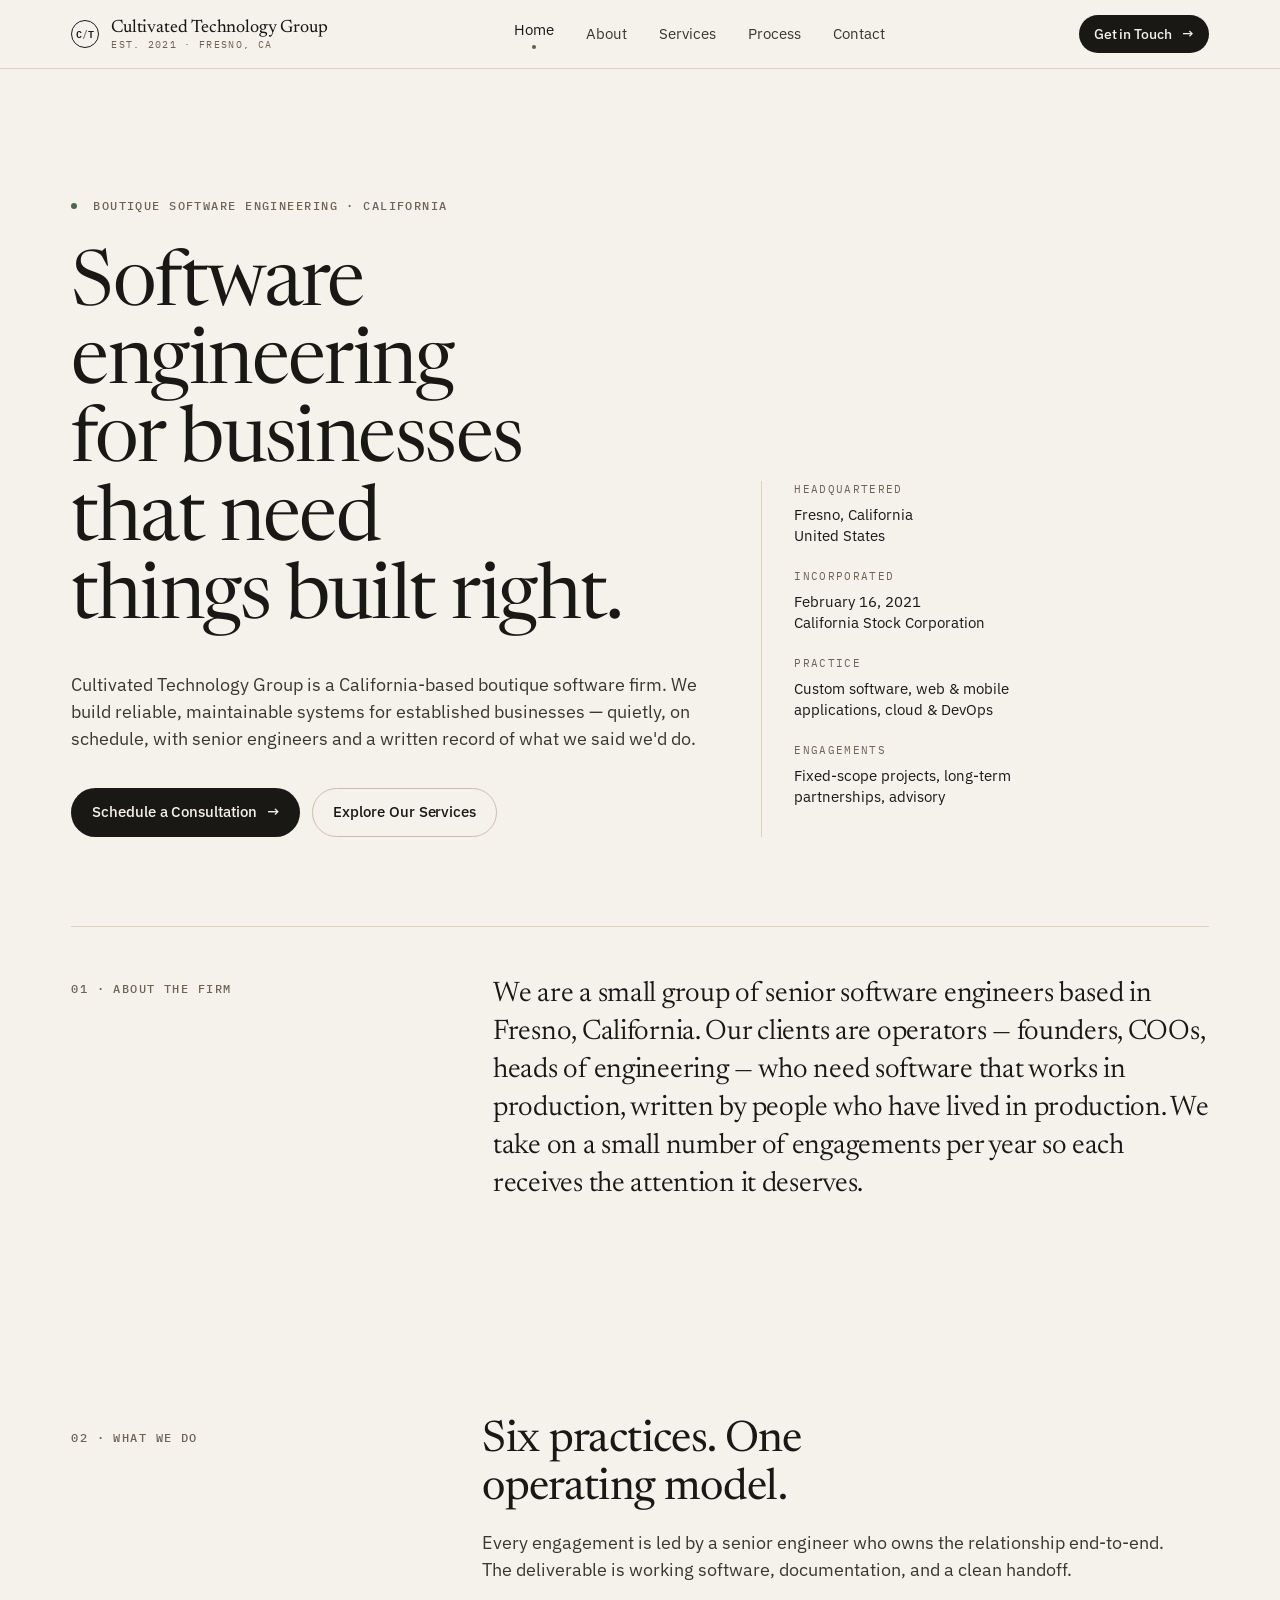
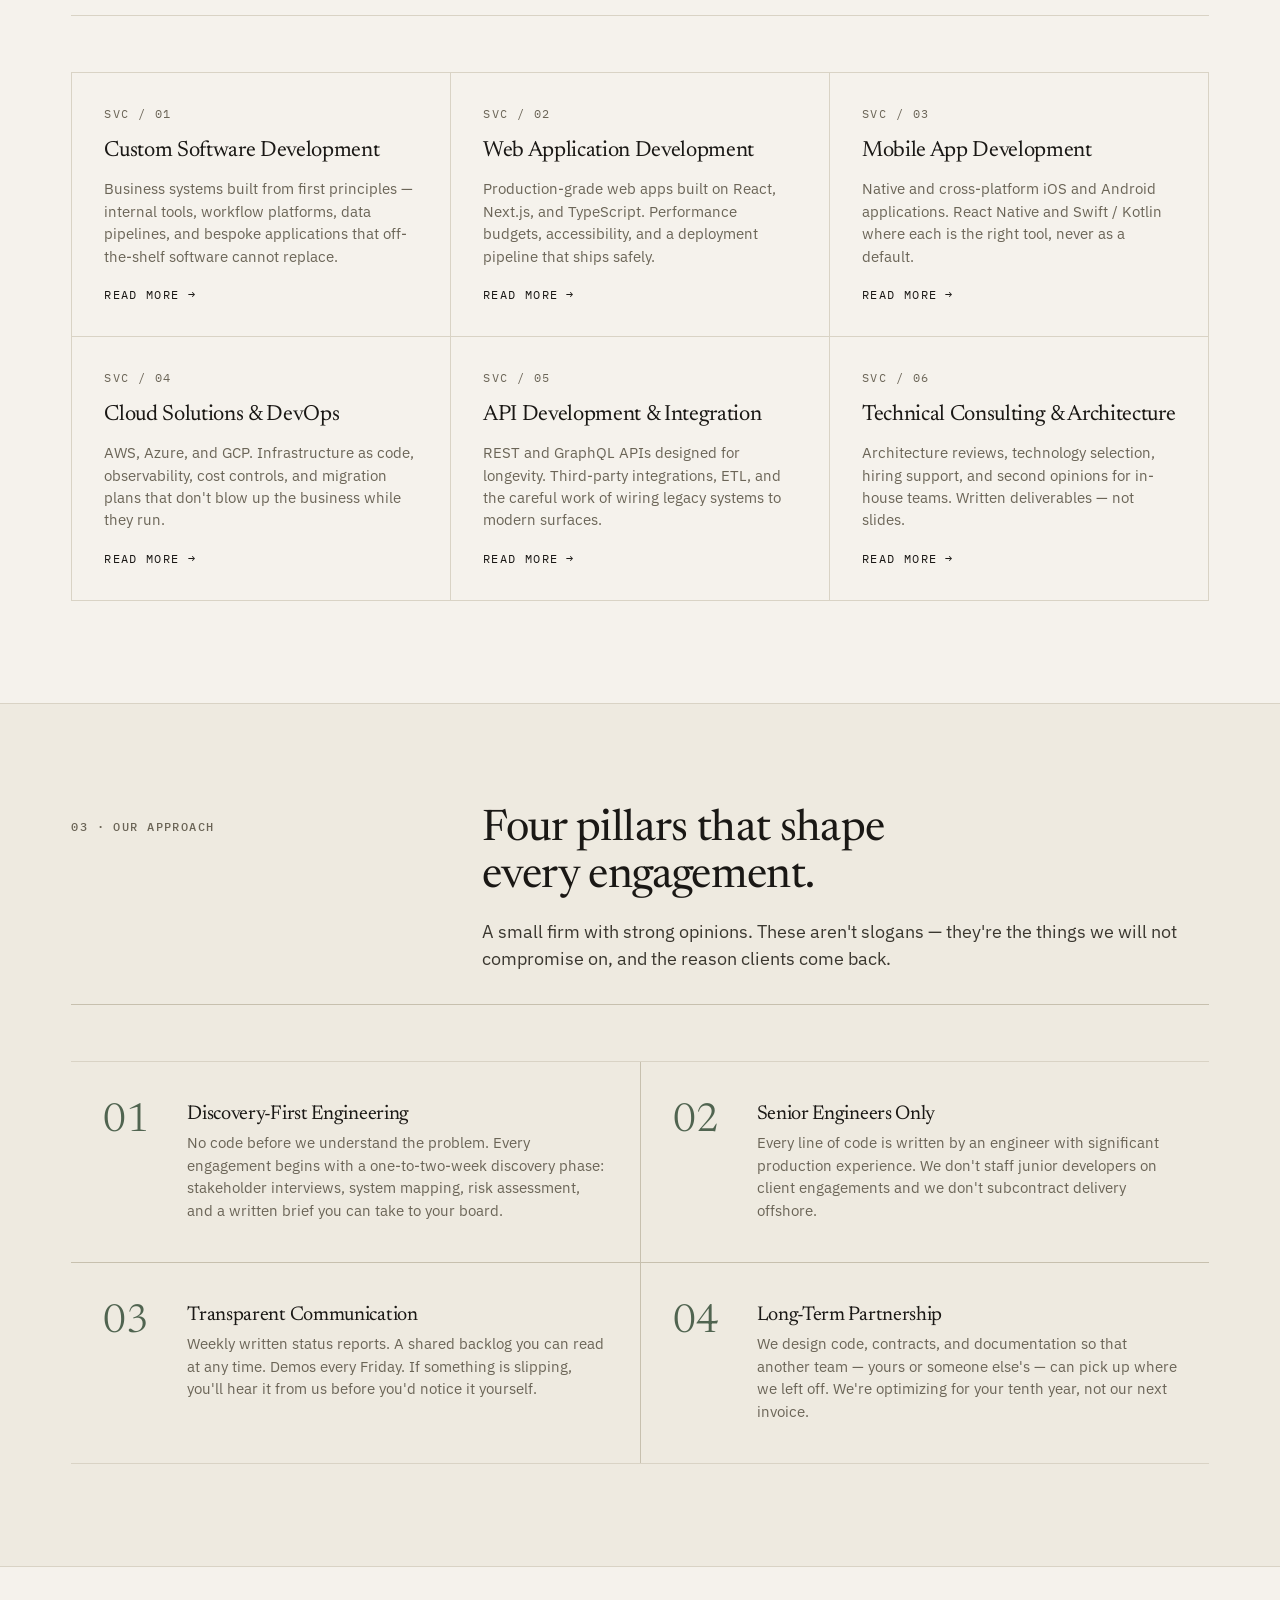
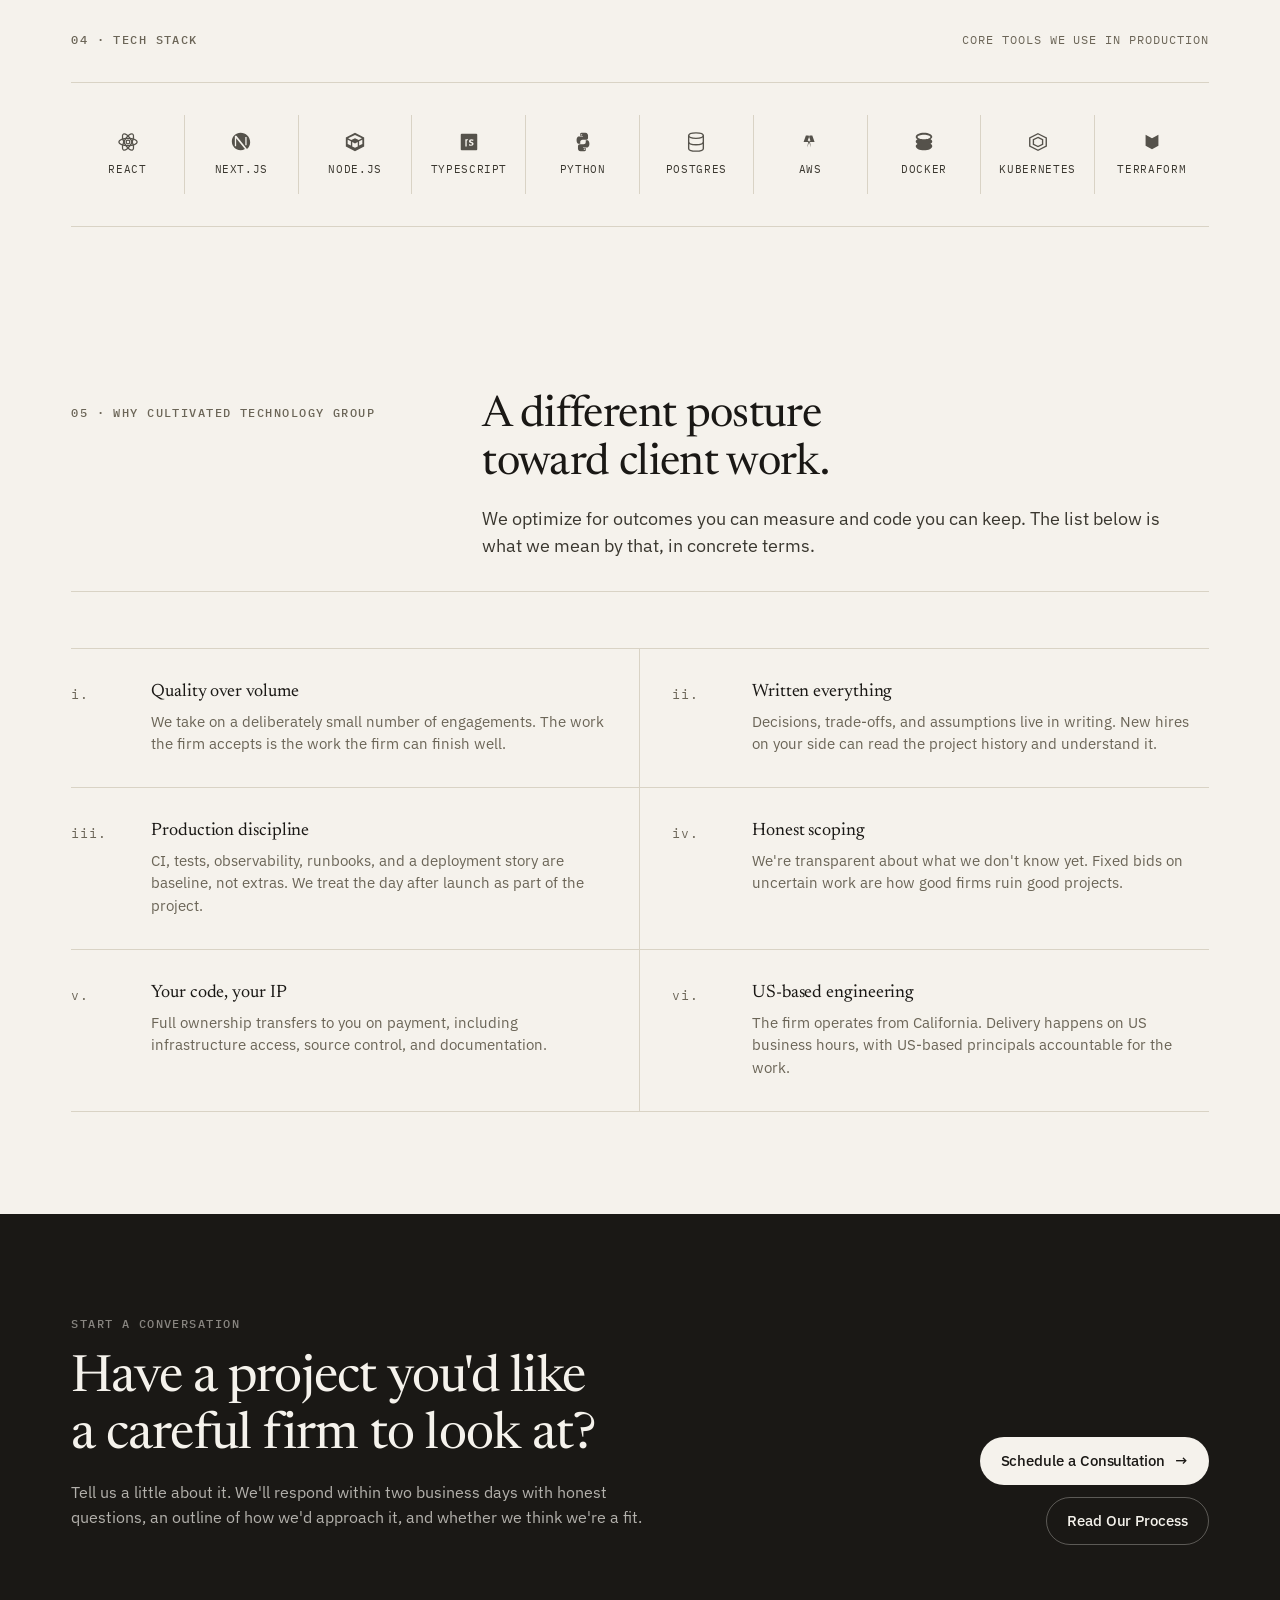
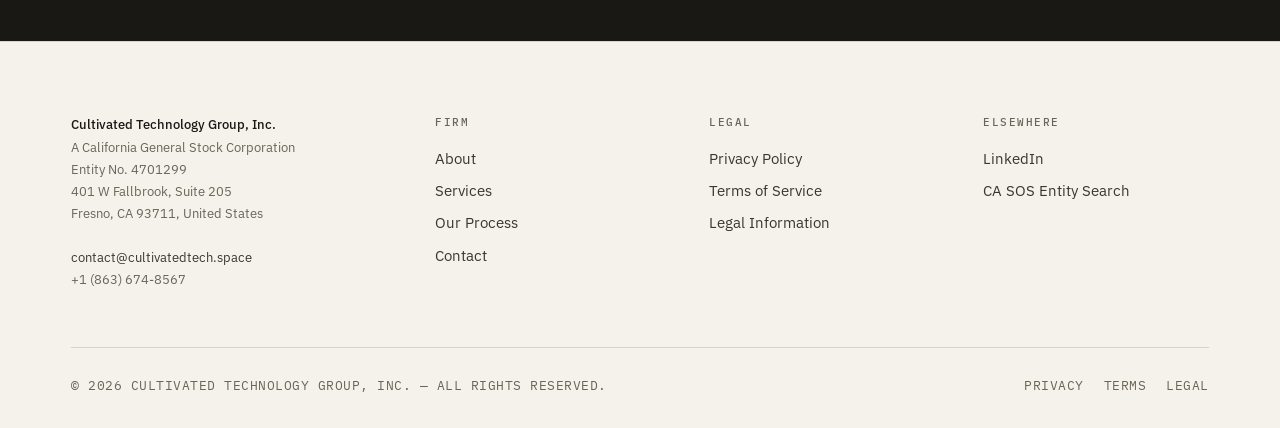
==== index.html @ 90f08009 "Initial: Cultivated Technology Group static site" ====
<!doctype html>
<html lang="en">
<head>
<meta charset="utf-8" />
<meta name="viewport" content="width=device-width,initial-scale=1" />
<title>Cultivated Technology Group — Software Engineering for Businesses That Need Things Built Right</title>
<meta name="description" content="Cultivated Technology Group is a California-based boutique software firm building reliable, maintainable web, mobile, cloud, and API systems for established businesses." />
<meta property="og:title" content="Cultivated Technology Group, Inc." />
<meta property="og:description" content="Boutique software engineering firm. Fresno, California. Built for businesses that need things built right." />
<meta property="og:type" content="website" />

<link rel="preconnect" href="https://fonts.googleapis.com" />
<link rel="preconnect" href="https://fonts.gstatic.com" crossorigin />
<link href="https://fonts.googleapis.com/css2?family=Newsreader:opsz,wght@6..72,300;6..72,360;6..72,400;6..72,440;6..72,500&family=IBM+Plex+Sans:wght@400;500;600&family=IBM+Plex+Mono:wght@400;500&display=swap" rel="stylesheet" />
<link rel="stylesheet" href="styles.css" />
</head>
<body data-screen-label="Home">

<!-- ─────────────── HEADER ─────────────── -->
<header class="site-header">
  <div class="wrap">
    <a class="brand" href="index.html" aria-label="Cultivated Technology Group home">
      <span class="brand-mark">C<span style="opacity:.55">/</span>T</span>
      <span class="brand-name">Cultivated Technology Group<small>Est. 2021 · Fresno, CA</small></span>
    </a>
    <nav class="nav" aria-label="Primary">
      <a href="index.html" class="active">Home</a>
      <a href="about.html">About</a>
      <a href="services.html">Services</a>
      <a href="process.html">Process</a>
      <a href="contact.html">Contact</a>
    </nav>
    <a class="btn btn-primary btn-sm nav-cta" href="contact.html">Get in Touch <span class="arrow">→</span></a>
  </div>
</header>

<!-- ─────────────── HERO ─────────────── -->
<section class="hero">
  <div class="wrap">
    <div class="hero-meta fade-up">
      <span class="dot"></span>
      <span class="eyebrow">Boutique Software Engineering · California</span>
    </div>

    <div class="hero-grid">
      <div class="fade-up d1">
        <h1 class="display">Software engineering<br />for businesses that need<br />things built right.</h1>
        <p class="lead" style="margin-top:32px;">
          Cultivated Technology Group is a California-based boutique software firm.
          We build reliable, maintainable systems for established businesses —
          quietly, on schedule, with senior engineers and a written record of what we said we'd do.
        </p>
        <div class="hero-ctas">
          <a class="btn btn-primary" href="contact.html">Schedule a Consultation <span class="arrow">→</span></a>
          <a class="btn btn-secondary" href="services.html">Explore Our Services</a>
        </div>
      </div>

      <aside class="hero-side fade-up d2" aria-label="Firm at a glance">
        <dl>
          <dt>Headquartered</dt>
          <dd>Fresno, California<br />United States</dd>
          <dt>Incorporated</dt>
          <dd>February 16, 2021<br />California Stock Corporation</dd>
          <dt>Practice</dt>
          <dd>Custom software, web &amp; mobile<br />applications, cloud &amp; DevOps</dd>
          <dt>Engagements</dt>
          <dd>Fixed-scope projects, long-term<br />partnerships, advisory</dd>
        </dl>
      </aside>
    </div>
  </div>
</section>

<!-- ─────────────── INTRO ─────────────── -->
<section class="tight" style="padding-top:0;">
  <div class="wrap">
    <div style="display:grid; grid-template-columns: 1fr 2fr; gap:64px; padding:48px 0; border-top:1px solid var(--rule);">
      <div>
        <span class="eyebrow">01 · About the Firm</span>
      </div>
      <div>
        <p style="font-family:var(--serif); font-size:clamp(22px, 2.2vw, 30px); font-weight:380; line-height:1.35; color:var(--ink); letter-spacing:-0.01em; margin:0; text-wrap:pretty;">
          We are a small group of senior software engineers based in Fresno, California.
          Our clients are operators — founders, COOs, heads of engineering — who need software
          that works in production, written by people who have lived in production. We take on
          a small number of engagements per year so each receives the attention it deserves.
        </p>
      </div>
    </div>
  </div>
</section>

<!-- ─────────────── SERVICES OVERVIEW ─────────────── -->
<section>
  <div class="wrap">
    <div class="section-head">
      <div class="col-meta">
        <span class="eyebrow">02 · What We Do</span>
      </div>
      <div>
        <h2>Six practices. One operating model.</h2>
        <p class="lead">Every engagement is led by a senior engineer who owns the relationship end-to-end. The deliverable is working software, documentation, and a clean handoff.</p>
      </div>
    </div>

    <div class="cards">
      <a class="card linked" href="services.html#custom">
        <span class="num">SVC / 01</span>
        <h3>Custom Software Development</h3>
        <p>Business systems built from first principles — internal tools, workflow platforms, data pipelines, and bespoke applications that off-the-shelf software cannot replace.</p>
        <span class="card-cta">Read more <span class="arrow">→</span></span>
      </a>
      <a class="card linked" href="services.html#web">
        <span class="num">SVC / 02</span>
        <h3>Web Application Development</h3>
        <p>Production-grade web apps built on React, Next.js, and TypeScript. Performance budgets, accessibility, and a deployment pipeline that ships safely.</p>
        <span class="card-cta">Read more <span class="arrow">→</span></span>
      </a>
      <a class="card linked" href="services.html#mobile">
        <span class="num">SVC / 03</span>
        <h3>Mobile App Development</h3>
        <p>Native and cross-platform iOS and Android applications. React Native and Swift / Kotlin where each is the right tool, never as a default.</p>
        <span class="card-cta">Read more <span class="arrow">→</span></span>
      </a>
      <a class="card linked" href="services.html#cloud">
        <span class="num">SVC / 04</span>
        <h3>Cloud Solutions &amp; DevOps</h3>
        <p>AWS, Azure, and GCP. Infrastructure as code, observability, cost controls, and migration plans that don't blow up the business while they run.</p>
        <span class="card-cta">Read more <span class="arrow">→</span></span>
      </a>
      <a class="card linked" href="services.html#api">
        <span class="num">SVC / 05</span>
        <h3>API Development &amp; Integration</h3>
        <p>REST and GraphQL APIs designed for longevity. Third-party integrations, ETL, and the careful work of wiring legacy systems to modern surfaces.</p>
        <span class="card-cta">Read more <span class="arrow">→</span></span>
      </a>
      <a class="card linked" href="services.html#consulting">
        <span class="num">SVC / 06</span>
        <h3>Technical Consulting &amp; Architecture</h3>
        <p>Architecture reviews, technology selection, hiring support, and second opinions for in-house teams. Written deliverables — not slides.</p>
        <span class="card-cta">Read more <span class="arrow">→</span></span>
      </a>
    </div>
  </div>
</section>

<!-- ─────────────── APPROACH ─────────────── -->
<section style="background: var(--bg-2); border-top: 1px solid var(--rule); border-bottom: 1px solid var(--rule);">
  <div class="wrap">
    <div class="section-head" style="border-bottom-color: var(--rule-2);">
      <div class="col-meta"><span class="eyebrow">03 · Our Approach</span></div>
      <div>
        <h2>Four pillars that shape every engagement.</h2>
        <p class="lead">A small firm with strong opinions. These aren't slogans — they're the things we will not compromise on, and the reason clients come back.</p>
      </div>
    </div>

    <div class="pillars" style="background: var(--rule-2);">
      <div class="pillar" style="background: var(--bg-2);">
        <div class="pillar-num">01</div>
        <div>
          <h3>Discovery-First Engineering</h3>
          <p>No code before we understand the problem. Every engagement begins with a one-to-two-week discovery phase: stakeholder interviews, system mapping, risk assessment, and a written brief you can take to your board.</p>
        </div>
      </div>
      <div class="pillar" style="background: var(--bg-2);">
        <div class="pillar-num">02</div>
        <div>
          <h3>Senior Engineers Only</h3>
          <p>Every line of code is written by an engineer with significant production experience. We don't staff junior developers on client engagements and we don't subcontract delivery offshore.</p>
        </div>
      </div>
      <div class="pillar" style="background: var(--bg-2);">
        <div class="pillar-num">03</div>
        <div>
          <h3>Transparent Communication</h3>
          <p>Weekly written status reports. A shared backlog you can read at any time. Demos every Friday. If something is slipping, you'll hear it from us before you'd notice it yourself.</p>
        </div>
      </div>
      <div class="pillar" style="background: var(--bg-2);">
        <div class="pillar-num">04</div>
        <div>
          <h3>Long-Term Partnership</h3>
          <p>We design code, contracts, and documentation so that another team — yours or someone else's — can pick up where we left off. We're optimizing for your tenth year, not our next invoice.</p>
        </div>
      </div>
    </div>
  </div>
</section>

<!-- ─────────────── TECH STACK ─────────────── -->
<section class="tight">
  <div class="wrap">
    <div style="display:flex; justify-content:space-between; align-items:baseline; margin-bottom:32px; flex-wrap:wrap; gap:16px;">
      <span class="eyebrow">04 · Tech Stack</span>
      <span class="mono" style="font-size:12px; color:var(--ink-3); letter-spacing:0.08em;">CORE TOOLS WE USE IN PRODUCTION</span>
    </div>

    <div class="stack-strip">
      <div class="stack-item"><svg width="22" height="22" viewBox="0 0 24 24" fill="none" stroke="currentColor" stroke-width="1.4"><circle cx="12" cy="12" r="2"/><ellipse cx="12" cy="12" rx="10" ry="4"/><ellipse cx="12" cy="12" rx="10" ry="4" transform="rotate(60 12 12)"/><ellipse cx="12" cy="12" rx="10" ry="4" transform="rotate(120 12 12)"/></svg>React</div>
      <div class="stack-item"><svg width="22" height="22" viewBox="0 0 24 24" fill="currentColor"><path d="M11.5 2C6.25 2 2 6.25 2 11.5S6.25 21 11.5 21c1.75 0 3.4-.47 4.8-1.3L6.7 7.9v8.6H5.3V5.3h1.7l11.5 14.4c2.2-1.7 3.5-4.4 3.5-7.4C22 6.4 17.3 2 11.5 2zm5.2 4.6h1.4v9h-1.4v-9z"/></svg>Next.js</div>
      <div class="stack-item"><svg width="22" height="22" viewBox="0 0 24 24" fill="currentColor"><path d="M12 2L2 7v10l10 5 10-5V7L12 2zm0 2.3l7.5 3.7-3.4 1.7L12 8 7.9 9.7 4.5 8 12 4.3zM4 9.6l3.5 1.7v4.6L4 14.2V9.6zm5 2.4l3 1.5 3-1.5v4.8l-3 1.5-3-1.5V12zm11 2.2l-3.5 1.7v-4.6L20 9.6v4.6z"/></svg>Node.js</div>
      <div class="stack-item"><svg width="22" height="22" viewBox="0 0 24 24" fill="currentColor"><rect x="3" y="3" width="18" height="18" rx="1"/><path d="M11 9h-3v8h1.5v-6.5L11 9.6zm6 .5c-.8-.4-1.7-.6-2.6-.5-1.4.1-2.4 1-2.4 2.1 0 1 .6 1.6 2 2.1 1 .4 1.3.6 1.3 1 0 .4-.4.7-1.1.7-.8 0-1.6-.3-2.2-.8v1.6c.7.3 1.5.5 2.3.5 1.7 0 2.7-.9 2.7-2.2 0-1-.6-1.7-1.9-2.1-1-.4-1.3-.6-1.3-1 0-.3.3-.6.9-.6.6 0 1.2.2 1.7.5l.6-1.3z" fill="var(--bg)"/></svg>TypeScript</div>
      <div class="stack-item"><svg width="22" height="22" viewBox="0 0 24 24" fill="currentColor"><path d="M12 2c-2.5 0-3 .5-3 .5v3h3v.5H7s-2 .5-2 4 2 4 2 4h2v-2c0-1.5 1-2.5 2.5-2.5h4c1 0 2-1 2-2v-3s-.5-2.5-3-2.5h-2.5zm-1.5 1.5a.7.7 0 110 1.4.7.7 0 010-1.4z"/><path d="M12 22c2.5 0 3-.5 3-.5v-3h-3v-.5h5s2-.5 2-4-2-4-2-4h-2v2c0 1.5-1 2.5-2.5 2.5h-4c-1 0-2 1-2 2v3s.5 2.5 3 2.5h2.5zm1.5-1.5a.7.7 0 110-1.4.7.7 0 010 1.4z"/></svg>Python</div>
      <div class="stack-item"><svg width="22" height="22" viewBox="0 0 24 24" fill="none" stroke="currentColor" stroke-width="1.5"><ellipse cx="12" cy="5" rx="8" ry="3"/><path d="M4 5v7c0 1.7 3.6 3 8 3s8-1.3 8-3V5"/><path d="M4 12v7c0 1.7 3.6 3 8 3s8-1.3 8-3v-7"/></svg>Postgres</div>
      <div class="stack-item"><svg width="22" height="22" viewBox="0 0 24 24" fill="currentColor"><path d="M5 12l2.5-7h4l-2 5.5h2L9 18l1-6H7.5L5 12zm12 0l-2.5-7h-4l2 5.5h-2L13 18l-1-6h2.5L17 12z"/></svg>AWS</div>
      <div class="stack-item"><svg width="22" height="22" viewBox="0 0 24 24" fill="currentColor"><path d="M12 2C7 2 3 4 3 6.5c0 1 .7 1.9 1.9 2.6C3.7 9.7 3 10.6 3 11.5c0 1 .7 1.9 1.9 2.6C3.7 14.7 3 15.6 3 16.5 3 19 7 21 12 21s9-2 9-4.5c0-1-.7-1.8-1.9-2.5 1.2-.7 1.9-1.6 1.9-2.6 0-1-.7-1.8-1.9-2.5 1.2-.7 1.9-1.6 1.9-2.6C21 4 17 2 12 2zm0 2c4 0 7 1.2 7 2.5S16 9 12 9 5 7.8 5 6.5 8 4 12 4z"/></svg>Docker</div>
      <div class="stack-item"><svg width="22" height="22" viewBox="0 0 24 24" fill="none" stroke="currentColor" stroke-width="1.5"><polygon points="12,3 21,7.5 21,16.5 12,21 3,16.5 3,7.5"/><polygon points="12,7 17,9.5 17,14.5 12,17 7,14.5 7,9.5"/></svg>Kubernetes</div>
      <div class="stack-item"><svg width="22" height="22" viewBox="0 0 24 24" fill="currentColor"><path d="M5 4l7 4v12l-7-4V4zm14 0l-7 4v12l7-4V4z"/></svg>Terraform</div>
    </div>
  </div>
</section>

<!-- ─────────────── WHY CTG ─────────────── -->
<section>
  <div class="wrap">
    <div class="section-head">
      <div class="col-meta"><span class="eyebrow">05 · Why Cultivated Technology Group</span></div>
      <div>
        <h2>A different posture toward client work.</h2>
        <p class="lead">We optimize for outcomes you can measure and code you can keep. The list below is what we mean by that, in concrete terms.</p>
      </div>
    </div>

    <div class="values">
      <div class="val">
        <div class="v-num">i.</div>
        <div>
          <h4>Quality over volume</h4>
          <p>We take on a deliberately small number of engagements. The work the firm accepts is the work the firm can finish well.</p>
        </div>
      </div>
      <div class="val">
        <div class="v-num">ii.</div>
        <div>
          <h4>Written everything</h4>
          <p>Decisions, trade-offs, and assumptions live in writing. New hires on your side can read the project history and understand it.</p>
        </div>
      </div>
      <div class="val">
        <div class="v-num">iii.</div>
        <div>
          <h4>Production discipline</h4>
          <p>CI, tests, observability, runbooks, and a deployment story are baseline, not extras. We treat the day after launch as part of the project.</p>
        </div>
      </div>
      <div class="val">
        <div class="v-num">iv.</div>
        <div>
          <h4>Honest scoping</h4>
          <p>We're transparent about what we don't know yet. Fixed bids on uncertain work are how good firms ruin good projects.</p>
        </div>
      </div>
      <div class="val">
        <div class="v-num">v.</div>
        <div>
          <h4>Your code, your IP</h4>
          <p>Full ownership transfers to you on payment, including infrastructure access, source control, and documentation.</p>
        </div>
      </div>
      <div class="val">
        <div class="v-num">vi.</div>
        <div>
          <h4>US-based engineering</h4>
          <p>The firm operates from California. Delivery happens on US business hours, with US-based principals accountable for the work.</p>
        </div>
      </div>
    </div>
  </div>
</section>

<!-- ─────────────── CTA BAND ─────────────── -->
<section class="cta-band">
  <div class="wrap">
    <div class="cta-band-grid">
      <div>
        <span class="eyebrow">Start a Conversation</span>
        <h2 style="margin-top:16px; font-size:clamp(32px, 4vw, 52px);">Have a project you'd like a careful firm to look at?</h2>
        <p style="max-width:60ch; margin-top:16px;">Tell us a little about it. We'll respond within two business days with honest questions, an outline of how we'd approach it, and whether we think we're a fit.</p>
      </div>
      <div class="ctas">
        <a class="btn btn-primary" href="contact.html">Schedule a Consultation <span class="arrow">→</span></a>
        <a class="btn btn-secondary" href="process.html">Read Our Process</a>
      </div>
    </div>
  </div>
</section>

<!-- ─────────────── FOOTER ─────────────── -->
<footer class="site-footer">
  <div class="wrap">
    <div class="footer-top">
      <div class="footer-col footer-legal-block">
        <strong>Cultivated Technology Group, Inc.</strong><br />
        A California General Stock Corporation<br />
        Entity No. 4701299<br />
        401 W Fallbrook, Suite 205<br />
        Fresno, CA 93711, United States<br /><br />
        <a href="mailto:contact@cultivatedtech.space">contact@cultivatedtech.space</a><br />
        +1 (863) 674-8567
      </div>
      <div class="footer-col">
        <h5>Firm</h5>
        <ul>
          <li><a href="about.html">About</a></li>
          <li><a href="services.html">Services</a></li>
          <li><a href="process.html">Our Process</a></li>
          <li><a href="contact.html">Contact</a></li>
        </ul>
      </div>
      <div class="footer-col">
        <h5>Legal</h5>
        <ul>
          <li><a href="privacy.html">Privacy Policy</a></li>
          <li><a href="terms.html">Terms of Service</a></li>
          <li><a href="legal.html">Legal Information</a></li>
        </ul>
      </div>
      <div class="footer-col">
        <h5>Elsewhere</h5>
        <ul>
          <li><a href="#" rel="noopener">LinkedIn</a></li>
          <li><a href="https://bizfileonline.sos.ca.gov/search/business" target="_blank" rel="noopener">CA SOS Entity Search</a></li>
        </ul>
      </div>
    </div>
    <div class="footer-bottom">
      <span>© 2026 CULTIVATED TECHNOLOGY GROUP, INC. — ALL RIGHTS RESERVED.</span>
      <div class="links">
        <a href="privacy.html">PRIVACY</a>
        <a href="terms.html">TERMS</a>
        <a href="legal.html">LEGAL</a>
      </div>
    </div>
  </div>
</footer>

</body>
</html>
---- styles.css ----
/* ──────────────────────────────────────────────────────────────
   Cultivated Technology Group — site styles
   Newsreader (display serif) + IBM Plex Sans (body) + Plex Mono
   ────────────────────────────────────────────────────────────── */

:root {
  --bg: #F5F2EC;
  --bg-2: #EEEAE0;
  --bg-card: #FBF9F4;
  --ink: #1A1815;
  --ink-2: #3A372F;
  --ink-3: #6B6557;
  --ink-4: #A29B8A;
  --rule: #D9D3C5;
  --rule-2: #C7C0AE;
  --accent: oklch(0.48 0.04 145);
  --accent-soft: oklch(0.92 0.02 145);
  --accent-ink: oklch(0.32 0.04 145);

  --serif: "Newsreader", "Source Serif 4", Georgia, serif;
  --sans: "IBM Plex Sans", system-ui, sans-serif;
  --mono: "IBM Plex Mono", ui-monospace, "SF Mono", monospace;

  --max: 1240px;
  --gutter: clamp(20px, 4vw, 56px);
}

* { box-sizing: border-box; }

html, body {
  margin: 0;
  background: var(--bg);
  color: var(--ink);
  font-family: var(--sans);
  font-weight: 400;
  font-size: 16px;
  line-height: 1.55;
  -webkit-font-smoothing: antialiased;
  text-rendering: optimizeLegibility;
}

img { max-width: 100%; display: block; }
a { color: inherit; text-decoration: none; }
button { font: inherit; cursor: pointer; }

/* ─── Typography ─────────────────────────────────────────── */

.display, h1.display {
  font-family: var(--serif);
  font-weight: 380;
  font-style: normal;
  letter-spacing: -0.02em;
  line-height: 1.02;
  font-size: clamp(40px, 6vw, 84px);
  color: var(--ink);
  margin: 0;
  text-wrap: pretty;
}

h1, h2, h3, h4 {
  font-family: var(--serif);
  font-weight: 420;
  letter-spacing: -0.015em;
  color: var(--ink);
  margin: 0;
  text-wrap: balance;
}

h2 { font-size: clamp(28px, 3.4vw, 44px); line-height: 1.1; }
h3 { font-size: clamp(20px, 1.8vw, 26px); line-height: 1.2; }
h4 { font-size: 17px; line-height: 1.3; font-family: var(--sans); font-weight: 500; letter-spacing: -0.005em; }

p { margin: 0 0 1em; color: var(--ink-2); }
p.lead {
  font-size: clamp(18px, 1.4vw, 22px);
  line-height: 1.5;
  color: var(--ink-2);
  max-width: 64ch;
}

.eyebrow {
  font-family: var(--mono);
  font-size: 12px;
  letter-spacing: 0.12em;
  text-transform: uppercase;
  color: var(--ink-3);
  font-weight: 500;
}

.mono { font-family: var(--mono); }

ul, ol { color: var(--ink-2); padding-left: 1.2em; }
li { margin-bottom: 0.4em; }
hr { border: none; border-top: 1px solid var(--rule); margin: 0; }

/* ─── Layout ─────────────────────────────────────────────── */

.wrap {
  max-width: var(--max);
  margin: 0 auto;
  padding: 0 var(--gutter);
}

section { padding: clamp(56px, 8vw, 112px) 0; }
section.tight { padding: clamp(40px, 5vw, 72px) 0; }

.row { display: flex; gap: 24px; }
.grid { display: grid; gap: 24px; }

/* ─── Header ─────────────────────────────────────────────── */

.site-header {
  position: sticky;
  top: 0;
  z-index: 50;
  background: color-mix(in oklab, var(--bg) 88%, transparent);
  backdrop-filter: blur(8px);
  -webkit-backdrop-filter: blur(8px);
  border-bottom: 1px solid var(--rule);
}

.site-header .wrap {
  display: flex;
  align-items: center;
  justify-content: space-between;
  height: 68px;
}

.brand {
  display: flex;
  align-items: center;
  gap: 12px;
  font-family: var(--serif);
  font-weight: 440;
  font-size: 18px;
  letter-spacing: -0.01em;
  color: var(--ink);
}

.brand-mark {
  width: 28px;
  height: 28px;
  display: inline-flex;
  align-items: center;
  justify-content: center;
  border: 1px solid var(--ink);
  border-radius: 50%;
  font-family: var(--mono);
  font-size: 10px;
  font-weight: 600;
  letter-spacing: 0.04em;
  color: var(--ink);
  background: transparent;
}

.brand-name { line-height: 1; }
.brand-name small {
  display: block;
  font-family: var(--mono);
  font-size: 9.5px;
  letter-spacing: 0.14em;
  text-transform: uppercase;
  color: var(--ink-3);
  margin-top: 3px;
  font-weight: 400;
}

.nav {
  display: flex;
  align-items: center;
  gap: 4px;
}
.nav a {
  padding: 8px 14px;
  font-size: 14.5px;
  color: var(--ink-2);
  border-radius: 999px;
  transition: color .15s, background .15s;
}
.nav a:hover { color: var(--ink); background: var(--bg-2); }
.nav a.active { color: var(--ink); }
.nav a.active::after {
  content: "";
  display: block;
  width: 4px; height: 4px;
  background: var(--accent);
  border-radius: 50%;
  margin: 4px auto 0;
}

.nav-cta {
  margin-left: 8px;
}

@media (max-width: 900px) {
  .nav { display: none; }
  .nav-cta { display: inline-flex; }
}

/* ─── Buttons ────────────────────────────────────────────── */

.btn {
  display: inline-flex;
  align-items: center;
  gap: 10px;
  padding: 12px 20px;
  border-radius: 999px;
  font-size: 14.5px;
  font-weight: 500;
  letter-spacing: -0.005em;
  border: 1px solid transparent;
  transition: background .15s, color .15s, border-color .15s, transform .15s;
  white-space: nowrap;
}
.btn .arrow { transition: transform .2s; }
.btn:hover .arrow { transform: translateX(3px); }

.btn-primary {
  background: var(--ink);
  color: var(--bg);
}
.btn-primary:hover { background: #000; }

.btn-secondary {
  background: transparent;
  color: var(--ink);
  border-color: var(--rule-2);
}
.btn-secondary:hover { border-color: var(--ink); }

.btn-ghost {
  background: transparent;
  color: var(--ink);
  padding: 12px 4px;
}
.btn-ghost:hover { color: var(--accent-ink); }

.btn-sm { padding: 8px 14px; font-size: 13.5px; }

/* ─── Hero ───────────────────────────────────────────────── */

.hero {
  padding-top: clamp(72px, 10vw, 140px);
  padding-bottom: clamp(56px, 7vw, 96px);
  position: relative;
  overflow: hidden;
}

.hero-meta {
  display: flex;
  align-items: center;
  gap: 16px;
  margin-bottom: 32px;
  color: var(--ink-3);
}

.hero-meta .dot {
  width: 6px; height: 6px; border-radius: 50%;
  background: var(--accent);
  display: inline-block;
}

.hero-grid {
  display: grid;
  grid-template-columns: 1.4fr 1fr;
  gap: 64px;
  align-items: end;
}

.hero-side {
  border-left: 1px solid var(--rule);
  padding-left: 32px;
  padding-bottom: 8px;
}

.hero-side dl { margin: 0; }
.hero-side dt {
  font-family: var(--mono);
  font-size: 11px;
  letter-spacing: 0.12em;
  text-transform: uppercase;
  color: var(--ink-3);
  margin-bottom: 6px;
}
.hero-side dd {
  margin: 0 0 22px;
  font-size: 15px;
  color: var(--ink);
  line-height: 1.4;
}

.hero-ctas { display: flex; gap: 12px; margin-top: 36px; flex-wrap: wrap; }

@media (max-width: 860px) {
  .hero-grid { grid-template-columns: 1fr; gap: 40px; }
  .hero-side { border-left: none; border-top: 1px solid var(--rule); padding-left: 0; padding-top: 24px; }
}

/* ─── Section utilities ──────────────────────────────────── */

.section-head {
  display: grid;
  grid-template-columns: 1fr 2fr;
  gap: 48px;
  align-items: start;
  margin-bottom: 56px;
  padding-bottom: 32px;
  border-bottom: 1px solid var(--rule);
}
.section-head .col-meta { padding-top: 6px; }
.section-head h2 { max-width: 18ch; }
.section-head p.lead { margin: 16px 0 0; }

@media (max-width: 760px) {
  .section-head { grid-template-columns: 1fr; gap: 16px; margin-bottom: 32px; }
}

/* ─── Cards ──────────────────────────────────────────────── */

.cards {
  display: grid;
  grid-template-columns: repeat(3, 1fr);
  gap: 1px;
  background: var(--rule);
  border: 1px solid var(--rule);
}
.cards.cards-2 { grid-template-columns: repeat(2, 1fr); }
.cards.cards-4 { grid-template-columns: repeat(4, 1fr); }

.card {
  background: var(--bg);
  padding: 32px;
  display: flex;
  flex-direction: column;
  gap: 14px;
  min-height: 220px;
  transition: background .15s;
}
.card.linked:hover { background: var(--bg-card); cursor: pointer; }
.card .num {
  font-family: var(--mono);
  font-size: 12px;
  letter-spacing: 0.12em;
  color: var(--ink-3);
}
.card h3 { font-size: 22px; }
.card p { font-size: 14.5px; line-height: 1.55; margin: 0; color: var(--ink-3); flex: 1; }
.card .card-cta {
  font-family: var(--mono);
  font-size: 11.5px;
  letter-spacing: 0.12em;
  text-transform: uppercase;
  color: var(--ink);
  margin-top: 4px;
  display: inline-flex;
  align-items: center;
  gap: 8px;
}
.card .card-cta .arrow { transition: transform .2s; }
.card.linked:hover .card-cta .arrow { transform: translateX(3px); }

@media (max-width: 900px) {
  .cards { grid-template-columns: repeat(2, 1fr); }
  .cards.cards-4 { grid-template-columns: repeat(2, 1fr); }
}
@media (max-width: 560px) {
  .cards, .cards.cards-2, .cards.cards-4 { grid-template-columns: 1fr; }
}

/* ─── Approach (numbered pillars) ────────────────────────── */

.pillars {
  display: grid;
  grid-template-columns: repeat(2, 1fr);
  gap: 1px;
  background: var(--rule);
  border-top: 1px solid var(--rule);
  border-bottom: 1px solid var(--rule);
}
.pillar {
  background: var(--bg);
  padding: 40px 32px;
  display: grid;
  grid-template-columns: 64px 1fr;
  gap: 20px;
  align-items: start;
}
.pillar .pillar-num {
  font-family: var(--serif);
  font-size: 40px;
  line-height: 1;
  color: var(--accent);
  font-weight: 360;
}
.pillar h3 { font-size: 20px; margin-bottom: 6px; }
.pillar p { margin: 0; color: var(--ink-3); font-size: 14.5px; }

@media (max-width: 720px) { .pillars { grid-template-columns: 1fr; } }

/* ─── Tech stack ─────────────────────────────────────────── */

.stack-strip {
  border-top: 1px solid var(--rule);
  border-bottom: 1px solid var(--rule);
  padding: 32px 0;
  display: grid;
  grid-template-columns: repeat(10, 1fr);
  gap: 0;
}
.stack-item {
  display: flex;
  flex-direction: column;
  align-items: center;
  justify-content: center;
  gap: 8px;
  padding: 16px 8px;
  border-right: 1px solid var(--rule);
  color: var(--ink-2);
  font-family: var(--mono);
  font-size: 11px;
  letter-spacing: 0.06em;
  text-transform: uppercase;
}
.stack-item:last-child { border-right: none; }
.stack-item svg { opacity: 0.85; }
@media (max-width: 900px) {
  .stack-strip { grid-template-columns: repeat(5, 1fr); }
  .stack-item:nth-child(5n) { border-right: none; }
  .stack-item:nth-child(-n+5) { border-bottom: 1px solid var(--rule); }
}
@media (max-width: 500px) {
  .stack-strip { grid-template-columns: repeat(3, 1fr); }
  .stack-item { border-right: 1px solid var(--rule); border-bottom: 1px solid var(--rule); }
}

/* ─── CTA band ───────────────────────────────────────────── */

.cta-band {
  background: var(--ink);
  color: var(--bg);
  padding: clamp(56px, 8vw, 96px) 0;
  position: relative;
  overflow: hidden;
}
.cta-band h2 { color: var(--bg); }
.cta-band p { color: rgba(245, 242, 236, 0.7); }
.cta-band .btn-primary { background: var(--bg); color: var(--ink); }
.cta-band .btn-primary:hover { background: #fff; }
.cta-band .btn-secondary { color: var(--bg); border-color: rgba(245,242,236,0.3); }
.cta-band .btn-secondary:hover { border-color: var(--bg); }
.cta-band .eyebrow { color: rgba(245,242,236,0.5); }

.cta-band-grid {
  display: grid;
  grid-template-columns: 2fr 1fr;
  gap: 48px;
  align-items: end;
}
.cta-band-grid .ctas { display: flex; gap: 12px; flex-wrap: wrap; justify-content: flex-end; }
@media (max-width: 760px) {
  .cta-band-grid { grid-template-columns: 1fr; }
  .cta-band-grid .ctas { justify-content: flex-start; }
}

/* ─── Footer ─────────────────────────────────────────────── */

.site-footer {
  border-top: 1px solid var(--rule);
  padding: 72px 0 32px;
  background: var(--bg);
}
.footer-top {
  display: grid;
  grid-template-columns: 1.4fr 1fr 1fr 1fr;
  gap: 48px;
  padding-bottom: 56px;
  border-bottom: 1px solid var(--rule);
}
.footer-col h5 {
  font-family: var(--mono);
  font-size: 11px;
  letter-spacing: 0.14em;
  text-transform: uppercase;
  color: var(--ink-3);
  margin: 0 0 16px;
  font-weight: 500;
}
.footer-col ul { list-style: none; padding: 0; margin: 0; }
.footer-col li { margin-bottom: 10px; font-size: 14.5px; }
.footer-col a { color: var(--ink-2); }
.footer-col a:hover { color: var(--ink); }

.footer-legal-block {
  font-size: 13px;
  color: var(--ink-3);
  line-height: 1.7;
}
.footer-legal-block strong { color: var(--ink); font-weight: 500; }

.footer-bottom {
  padding-top: 28px;
  display: flex;
  justify-content: space-between;
  align-items: center;
  gap: 24px;
  font-size: 12.5px;
  color: var(--ink-3);
  font-family: var(--mono);
  letter-spacing: 0.04em;
}
.footer-bottom .links { display: flex; gap: 20px; }
.footer-bottom a:hover { color: var(--ink); }

@media (max-width: 860px) {
  .footer-top { grid-template-columns: 1fr 1fr; }
  .footer-bottom { flex-direction: column; align-items: flex-start; }
}
@media (max-width: 520px) {
  .footer-top { grid-template-columns: 1fr; }
}

/* ─── Page-specific: About ───────────────────────────────── */

.bio-grid {
  display: grid;
  grid-template-columns: 1fr 2fr;
  gap: 56px;
  align-items: start;
}
.bio-portrait {
  aspect-ratio: 4 / 5;
  background:
    repeating-linear-gradient(135deg, var(--bg-2) 0 12px, var(--bg-card) 12px 24px);
  border: 1px solid var(--rule);
  display: flex;
  align-items: flex-end;
  padding: 20px;
}
.bio-portrait .meta {
  font-family: var(--mono);
  font-size: 11px;
  letter-spacing: 0.1em;
  text-transform: uppercase;
  color: var(--ink-3);
}
.bio-content h3 { margin-bottom: 4px; }
.bio-content .title {
  font-family: var(--mono);
  font-size: 12px;
  letter-spacing: 0.12em;
  text-transform: uppercase;
  color: var(--accent-ink);
  margin-bottom: 24px;
}
@media (max-width: 760px) {
  .bio-grid { grid-template-columns: 1fr; gap: 32px; }
  .bio-portrait { max-width: 260px; }
}

.mvv {
  display: grid;
  grid-template-columns: repeat(3, 1fr);
  gap: 1px;
  background: var(--rule);
  border: 1px solid var(--rule);
}
.mvv > div {
  background: var(--bg);
  padding: 40px 32px;
}
.mvv h3 {
  font-family: var(--mono);
  font-size: 12px;
  letter-spacing: 0.14em;
  text-transform: uppercase;
  color: var(--ink-3);
  font-weight: 500;
  margin-bottom: 16px;
}
.mvv p {
  font-family: var(--serif);
  font-size: 22px;
  line-height: 1.35;
  font-weight: 360;
  color: var(--ink);
  letter-spacing: -0.01em;
  margin: 0;
}
@media (max-width: 760px) { .mvv { grid-template-columns: 1fr; } }

/* ─── Page-specific: Services detail ─────────────────────── */

.service-detail {
  display: grid;
  grid-template-columns: 1fr 2.2fr;
  gap: 56px;
  padding: 56px 0;
  border-top: 1px solid var(--rule);
}
.service-detail:last-child { border-bottom: 1px solid var(--rule); }
.service-detail .svc-side h3 { font-size: 28px; margin-bottom: 8px; }
.service-detail .svc-side .svc-num {
  font-family: var(--mono);
  font-size: 12px;
  letter-spacing: 0.12em;
  color: var(--ink-3);
  margin-bottom: 16px;
}
.service-detail .svc-body p { font-size: 15.5px; line-height: 1.65; }
.service-detail .svc-body h4 {
  font-family: var(--mono);
  font-size: 11.5px;
  font-weight: 500;
  letter-spacing: 0.12em;
  text-transform: uppercase;
  color: var(--ink-3);
  margin: 28px 0 12px;
}
.service-detail .svc-meta {
  display: grid;
  grid-template-columns: repeat(2, 1fr);
  gap: 1px;
  background: var(--rule);
  border: 1px solid var(--rule);
  margin-top: 28px;
}
.service-detail .svc-meta > div {
  background: var(--bg);
  padding: 18px 20px;
}
.service-detail .svc-meta dt {
  font-family: var(--mono);
  font-size: 10.5px;
  letter-spacing: 0.12em;
  text-transform: uppercase;
  color: var(--ink-3);
  margin-bottom: 6px;
}
.service-detail .svc-meta dd {
  margin: 0;
  font-size: 14px;
  color: var(--ink);
  line-height: 1.45;
}
.service-detail .tags {
  display: flex;
  gap: 6px;
  flex-wrap: wrap;
  margin-top: 4px;
}
.tag {
  font-family: var(--mono);
  font-size: 11px;
  letter-spacing: 0.04em;
  padding: 3px 9px;
  border: 1px solid var(--rule-2);
  border-radius: 999px;
  color: var(--ink-2);
  background: var(--bg-card);
}
@media (max-width: 860px) {
  .service-detail { grid-template-columns: 1fr; gap: 24px; }
}

/* ─── Page-specific: Process ─────────────────────────────── */

.process-steps {
  border-top: 1px solid var(--rule);
}
.process-step {
  display: grid;
  grid-template-columns: 80px 1fr 1.2fr;
  gap: 32px;
  padding: 44px 0;
  border-bottom: 1px solid var(--rule);
  align-items: start;
}
.process-step .ps-num {
  font-family: var(--serif);
  font-size: 56px;
  line-height: 1;
  color: var(--accent);
  font-weight: 360;
}
.process-step h3 { font-size: 26px; margin-bottom: 4px; }
.process-step .ps-time {
  font-family: var(--mono);
  font-size: 11.5px;
  letter-spacing: 0.12em;
  text-transform: uppercase;
  color: var(--ink-3);
  margin-bottom: 12px;
}
.process-step p { font-size: 15px; line-height: 1.6; color: var(--ink-2); }
.process-step ul { margin: 0; padding-left: 1.1em; font-size: 14.5px; }
.process-step li { margin-bottom: 6px; }

@media (max-width: 760px) {
  .process-step { grid-template-columns: 1fr; gap: 12px; }
  .process-step .ps-num { font-size: 40px; }
}

/* ─── Page-specific: Contact ─────────────────────────────── */

.contact-grid {
  display: grid;
  grid-template-columns: 1.4fr 1fr;
  gap: 64px;
  align-items: start;
}
@media (max-width: 860px) { .contact-grid { grid-template-columns: 1fr; gap: 40px; } }

.form-field { display: flex; flex-direction: column; gap: 6px; margin-bottom: 20px; }
.form-field label {
  font-family: var(--mono);
  font-size: 11px;
  letter-spacing: 0.12em;
  text-transform: uppercase;
  color: var(--ink-3);
  font-weight: 500;
}
.form-field label .req { color: var(--accent); margin-left: 3px; }
.form-field input,
.form-field textarea,
.form-field select {
  font: inherit;
  font-size: 15px;
  color: var(--ink);
  background: var(--bg-card);
  border: 1px solid var(--rule);
  border-radius: 0;
  padding: 12px 14px;
  transition: border-color .15s, background .15s;
  font-family: var(--sans);
}
.form-field input:focus,
.form-field textarea:focus,
.form-field select:focus {
  outline: none;
  border-color: var(--ink);
  background: #fff;
}
.form-field textarea { resize: vertical; min-height: 140px; }
.form-field .err { font-family: var(--mono); font-size: 11px; color: #B43A3A; letter-spacing: 0.06em; }
.form-field input.invalid,
.form-field textarea.invalid,
.form-field select.invalid { border-color: #B43A3A; }

.form-row { display: grid; grid-template-columns: 1fr 1fr; gap: 16px; }
@media (max-width: 560px) { .form-row { grid-template-columns: 1fr; } }

.contact-aside { font-size: 14.5px; }
.contact-aside h4 {
  font-family: var(--mono);
  font-size: 11px;
  letter-spacing: 0.14em;
  text-transform: uppercase;
  color: var(--ink-3);
  margin: 0 0 12px;
  font-weight: 500;
}
.contact-aside p { margin: 0 0 28px; color: var(--ink-2); line-height: 1.6; }
.contact-aside .address { font-style: normal; color: var(--ink); line-height: 1.55; }

.map-wrap {
  margin-top: 32px;
  border: 1px solid var(--rule);
  aspect-ratio: 4 / 3;
  background: var(--bg-2);
  overflow: hidden;
}
.map-wrap iframe { width: 100%; height: 100%; border: 0; filter: grayscale(0.4) contrast(0.95); }

.notice {
  background: var(--accent-soft);
  border-left: 3px solid var(--accent);
  padding: 16px 18px;
  font-size: 13.5px;
  line-height: 1.55;
  color: var(--accent-ink);
  margin-bottom: 28px;
}
.notice strong { color: var(--accent-ink); font-weight: 600; }

.form-success {
  border: 1px solid var(--accent);
  padding: 32px;
  background: var(--bg-card);
}
.form-success .check {
  width: 40px; height: 40px; border-radius: 50%;
  background: var(--accent); color: var(--bg);
  display: grid; place-items: center;
  margin-bottom: 20px;
  font-size: 18px;
}
.form-success h3 { margin-bottom: 8px; }

/* ─── Page-specific: Legal/Privacy/Terms ─────────────────── */

.legal-page { background: var(--bg-card); }
.legal-wrap {
  max-width: 820px;
  margin: 0 auto;
  padding: clamp(48px, 8vw, 96px) var(--gutter) 96px;
}
.legal-wrap .meta-card {
  border: 1px solid var(--rule);
  padding: 24px 28px;
  background: var(--bg);
  margin: 24px 0 40px;
  display: grid;
  grid-template-columns: 1fr 1fr;
  gap: 12px 32px;
  font-size: 14px;
}
.legal-wrap .meta-card dt {
  font-family: var(--mono);
  font-size: 10.5px;
  letter-spacing: 0.12em;
  text-transform: uppercase;
  color: var(--ink-3);
  margin-bottom: 2px;
}
.legal-wrap .meta-card dd { margin: 0 0 8px; color: var(--ink); }
@media (max-width: 600px) { .legal-wrap .meta-card { grid-template-columns: 1fr; } }

.legal-wrap h1 { font-size: clamp(36px, 4.5vw, 52px); margin-bottom: 8px; }
.legal-wrap .last-updated {
  font-family: var(--mono);
  font-size: 12px;
  letter-spacing: 0.1em;
  text-transform: uppercase;
  color: var(--ink-3);
  margin-bottom: 32px;
}
.legal-wrap h2 { font-size: 24px; margin: 48px 0 14px; }
.legal-wrap h3 { font-size: 17px; font-family: var(--sans); font-weight: 600; margin: 24px 0 8px; letter-spacing: 0; }
.legal-wrap p, .legal-wrap li { font-size: 15px; line-height: 1.7; color: var(--ink-2); }
.legal-wrap ul, .legal-wrap ol { margin: 8px 0 16px; padding-left: 1.5em; }

.toc {
  border: 1px solid var(--rule);
  padding: 20px 24px;
  background: var(--bg);
  margin-bottom: 40px;
}
.toc h4 {
  font-family: var(--mono);
  font-size: 11px;
  letter-spacing: 0.14em;
  text-transform: uppercase;
  color: var(--ink-3);
  font-weight: 500;
  margin: 0 0 12px;
}
.toc ol {
  margin: 0;
  padding-left: 1.4em;
  font-size: 13.5px;
  columns: 2;
  column-gap: 32px;
}
.toc li { margin-bottom: 4px; color: var(--ink-2); }
.toc a:hover { color: var(--ink); }
@media (max-width: 560px) { .toc ol { columns: 1; } }

/* ─── Page-specific: Legal/Imprint info table ─────────────── */

.imprint {
  border: 1px solid var(--rule);
  background: var(--bg);
  margin-top: 32px;
}
.imprint dl {
  margin: 0;
  display: grid;
  grid-template-columns: 240px 1fr;
}
.imprint dt, .imprint dd {
  padding: 16px 24px;
  border-bottom: 1px solid var(--rule);
  font-size: 14.5px;
}
.imprint dl > div:last-child dt,
.imprint dl > div:last-child dd { border-bottom: none; }
.imprint dt {
  font-family: var(--mono);
  font-size: 11.5px;
  letter-spacing: 0.1em;
  text-transform: uppercase;
  color: var(--ink-3);
  background: var(--bg-card);
  border-right: 1px solid var(--rule);
}
.imprint dd { margin: 0; color: var(--ink); }
.imprint dl { display: block; }
.imprint dl > div {
  display: grid;
  grid-template-columns: 240px 1fr;
}
@media (max-width: 700px) {
  .imprint dl > div { grid-template-columns: 1fr; }
  .imprint dt { border-right: none; }
}

/* ─── Page heading (non-home) ────────────────────────────── */

.page-head {
  padding: clamp(80px, 10vw, 140px) 0 clamp(40px, 5vw, 64px);
  border-bottom: 1px solid var(--rule);
}
.page-head .eyebrow { margin-bottom: 24px; display: inline-block; }
.page-head h1 { font-size: clamp(44px, 5.5vw, 72px); margin-bottom: 24px; }
.page-head .lead { font-size: clamp(17px, 1.3vw, 20px); max-width: 60ch; }

/* ─── Values list (Why CTG) ──────────────────────────────── */

.values {
  display: grid;
  grid-template-columns: 1fr 1fr;
  gap: 0;
  border-top: 1px solid var(--rule);
}
.values .val {
  padding: 32px 0;
  display: grid;
  grid-template-columns: 60px 1fr;
  gap: 20px;
  border-bottom: 1px solid var(--rule);
}
.values .val:nth-child(odd) { border-right: 1px solid var(--rule); padding-right: 32px; }
.values .val:nth-child(even) { padding-left: 32px; }
.values .val .v-num {
  font-family: var(--mono);
  font-size: 13px;
  color: var(--ink-3);
  letter-spacing: 0.08em;
  padding-top: 4px;
}
.values h4 { font-size: 18px; font-family: var(--serif); font-weight: 420; margin-bottom: 6px; letter-spacing: -0.005em; }
.values p { font-size: 14.5px; margin: 0; color: var(--ink-3); }

@media (max-width: 720px) {
  .values { grid-template-columns: 1fr; }
  .values .val:nth-child(odd) { border-right: none; padding-right: 0; }
  .values .val:nth-child(even) { padding-left: 0; }
}

/* ─── HQ block (About) ───────────────────────────────────── */

.hq {
  display: grid;
  grid-template-columns: 1fr 1fr;
  gap: 48px;
  align-items: center;
}
.hq .img {
  aspect-ratio: 4 / 3;
  background:
    repeating-linear-gradient(45deg, var(--bg-2) 0 14px, var(--bg-card) 14px 28px);
  border: 1px solid var(--rule);
  position: relative;
}
.hq .img::after {
  content: "fresno, california · headquarters";
  position: absolute;
  bottom: 16px; left: 16px;
  font-family: var(--mono);
  font-size: 11px;
  letter-spacing: 0.08em;
  text-transform: uppercase;
  color: var(--ink-3);
}
.hq address {
  font-style: normal;
  font-family: var(--serif);
  font-size: 22px;
  line-height: 1.4;
  font-weight: 380;
  color: var(--ink);
  letter-spacing: -0.005em;
}
@media (max-width: 760px) { .hq { grid-template-columns: 1fr; } }

/* ─── Animations ─────────────────────────────────────────── */

@keyframes fadeUp {
  from { opacity: 0; transform: translateY(12px); }
  to   { opacity: 1; transform: translateY(0); }
}
.fade-up { animation: fadeUp .6s ease-out both; }
.fade-up.d1 { animation-delay: .08s; }
.fade-up.d2 { animation-delay: .16s; }
.fade-up.d3 { animation-delay: .24s; }
.fade-up.d4 { animation-delay: .32s; }

/* ─── Focus styles ───────────────────────────────────────── */

a:focus-visible, button:focus-visible, input:focus-visible, textarea:focus-visible, select:focus-visible {
  outline: 2px solid var(--accent);
  outline-offset: 2px;
}
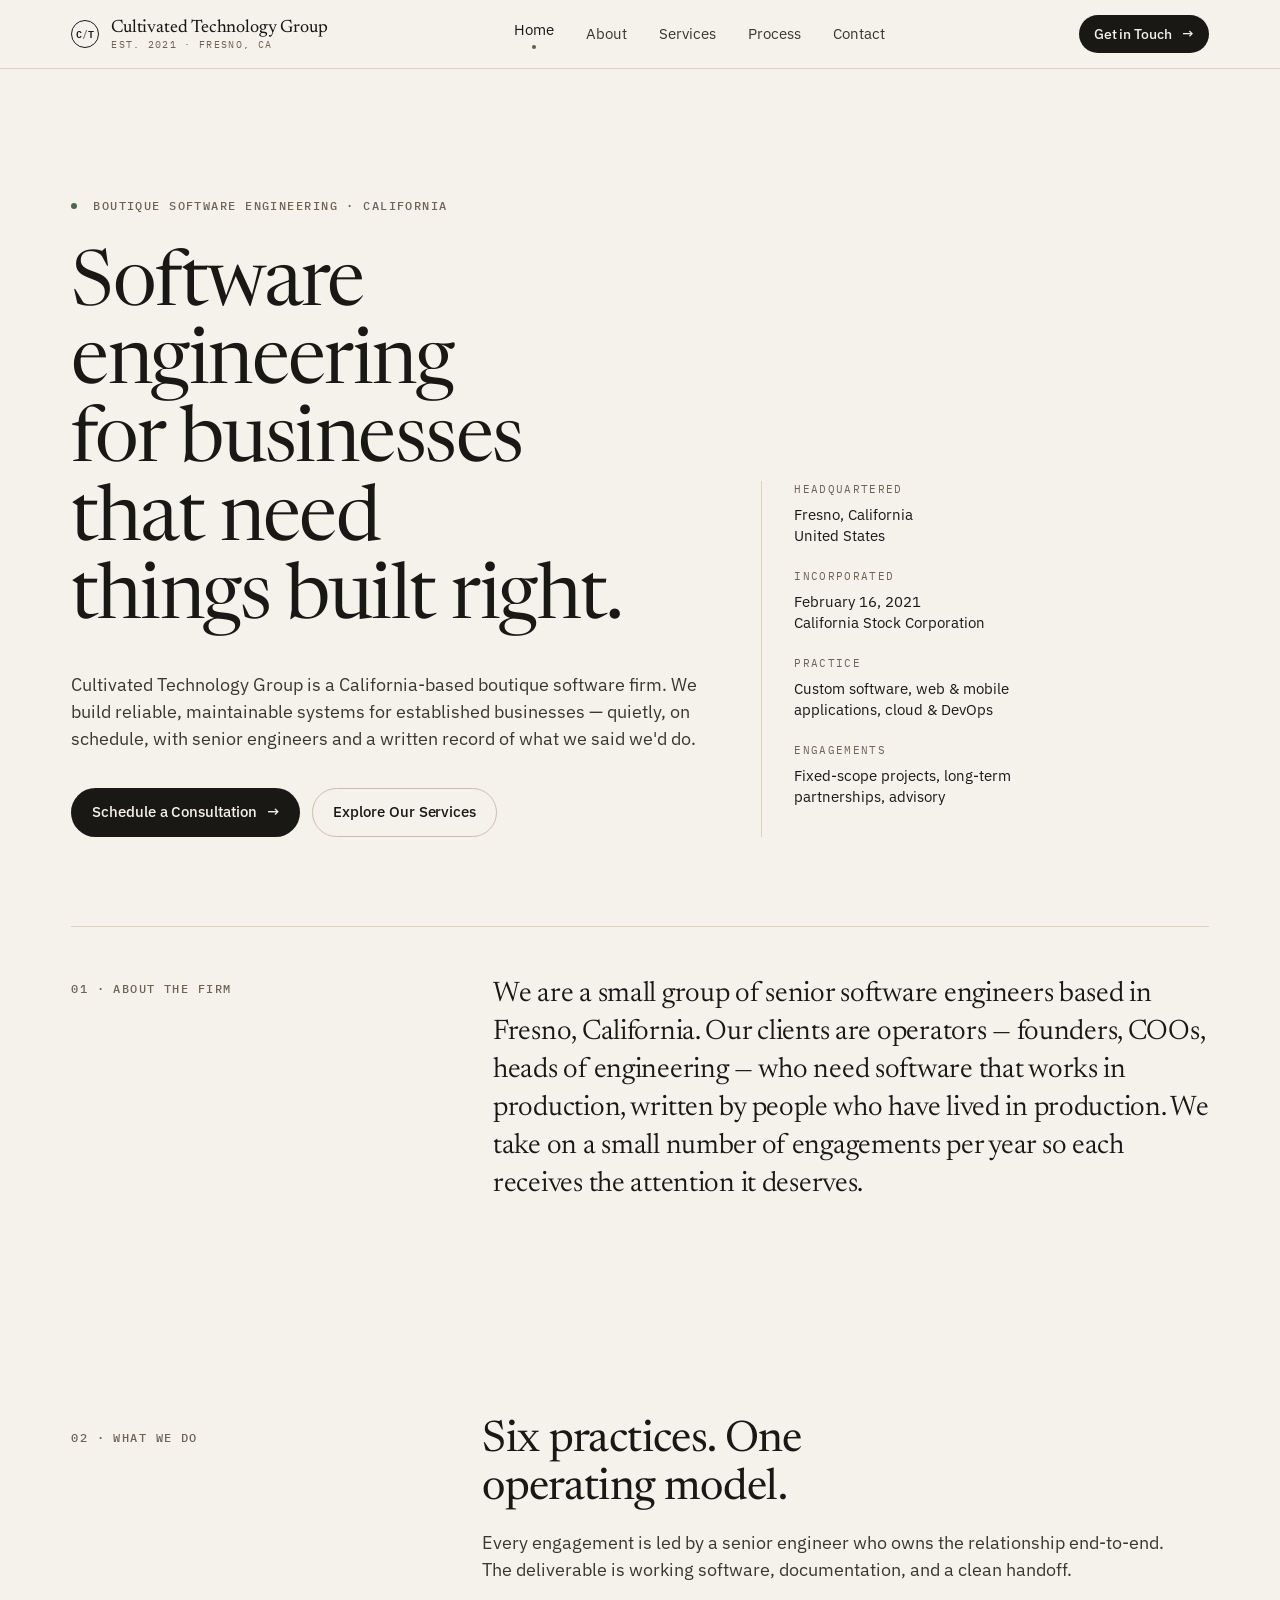
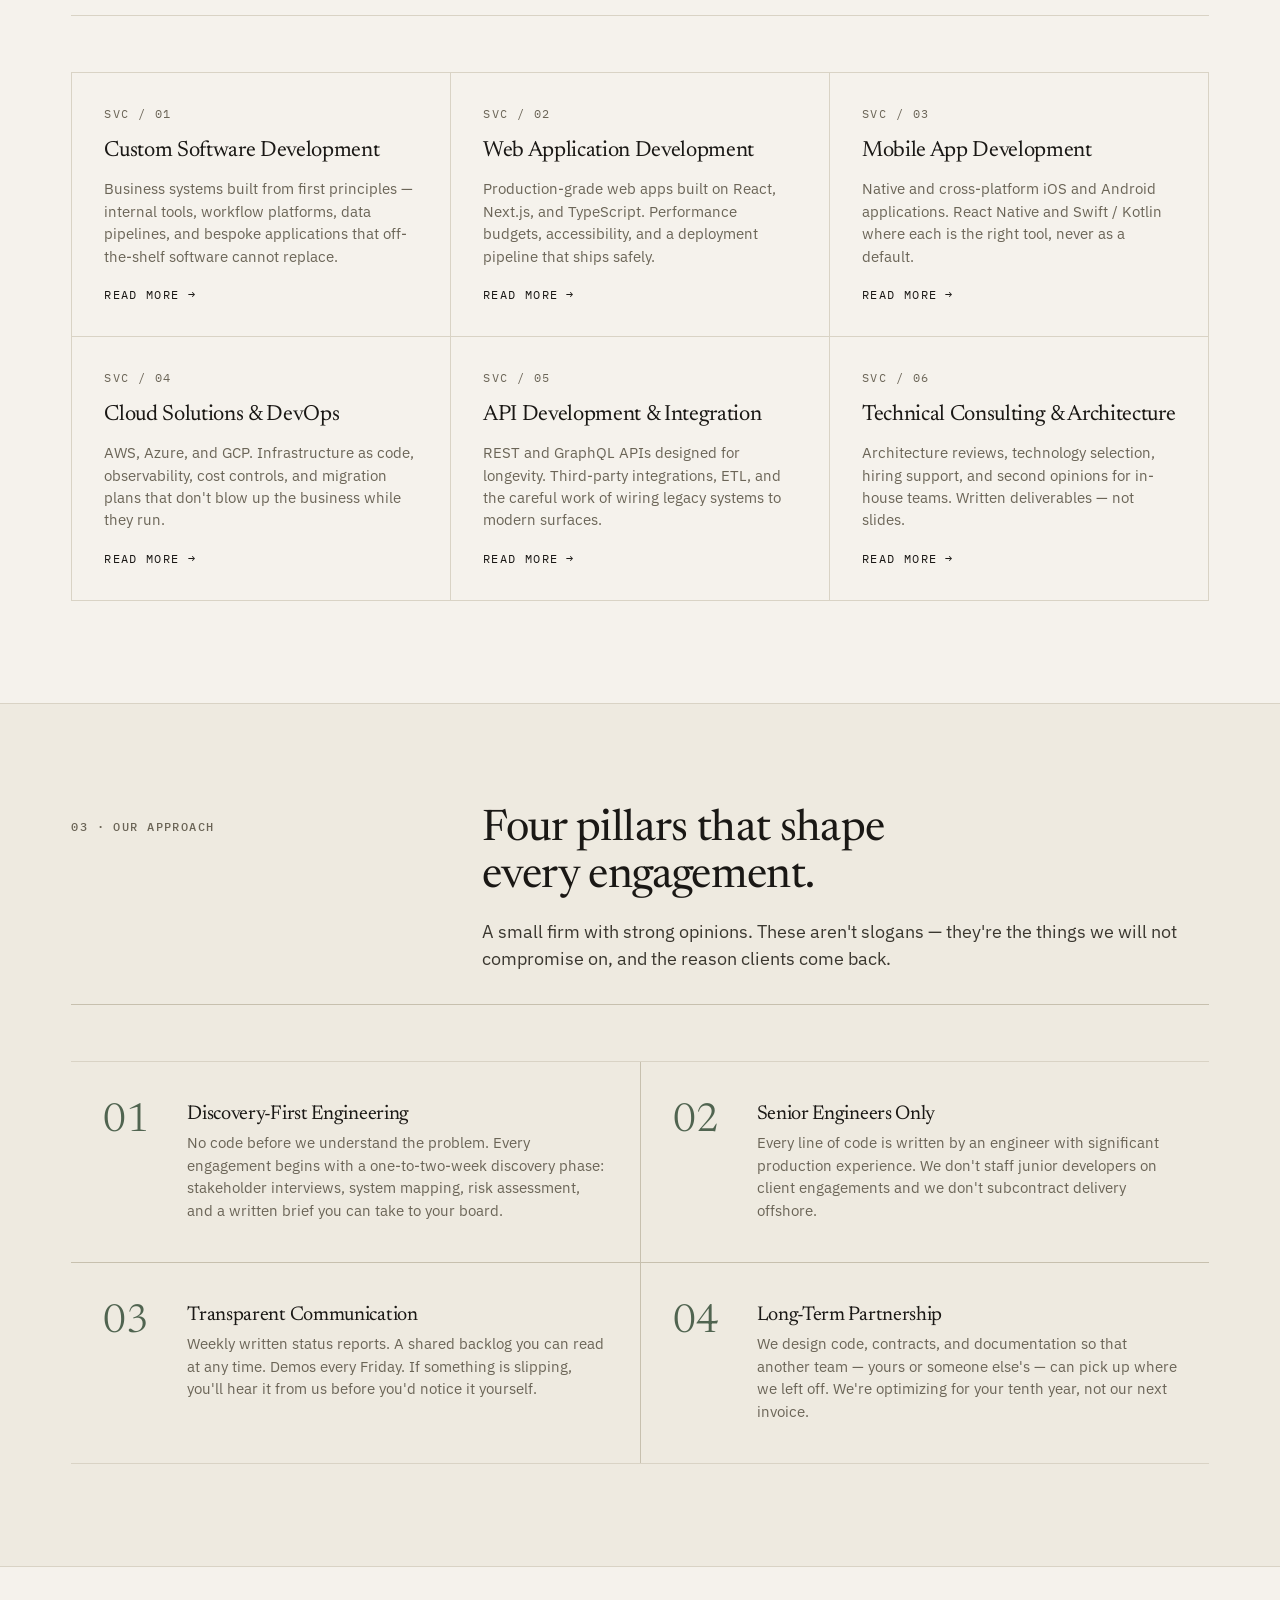
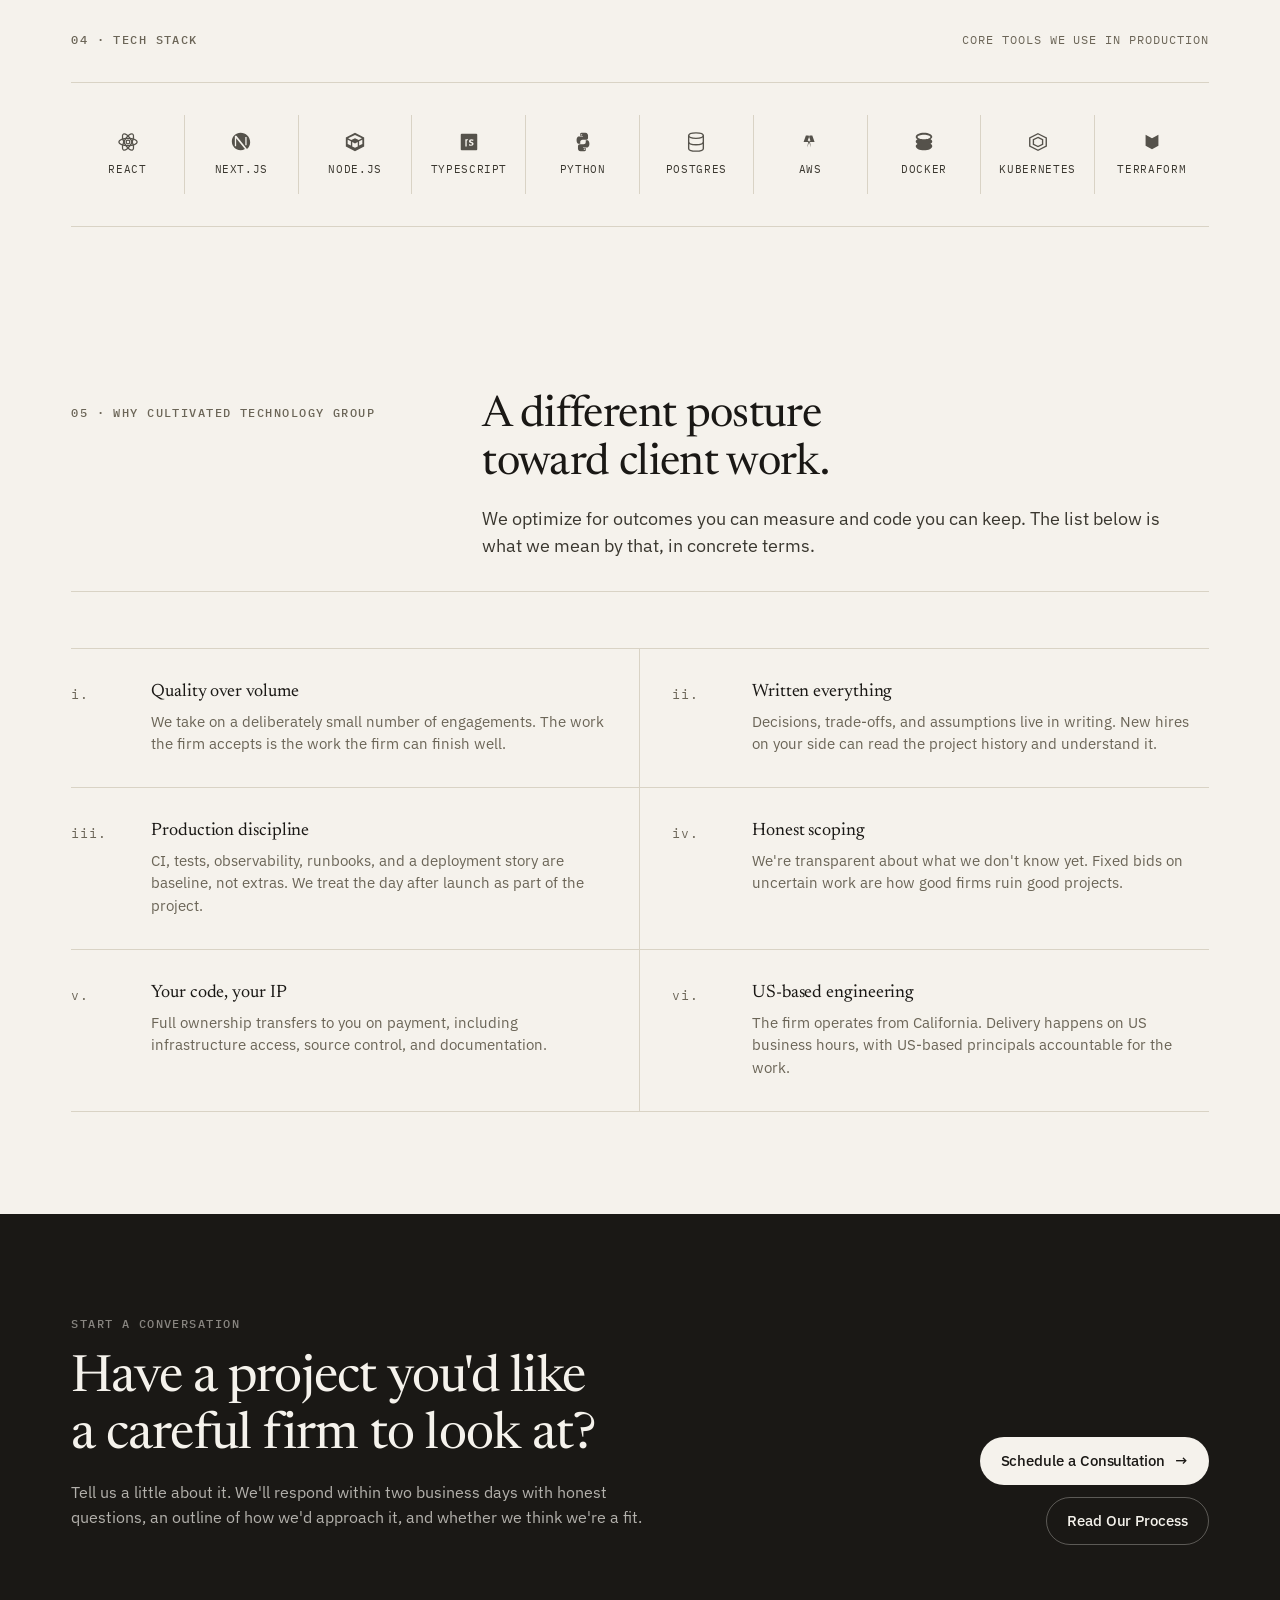
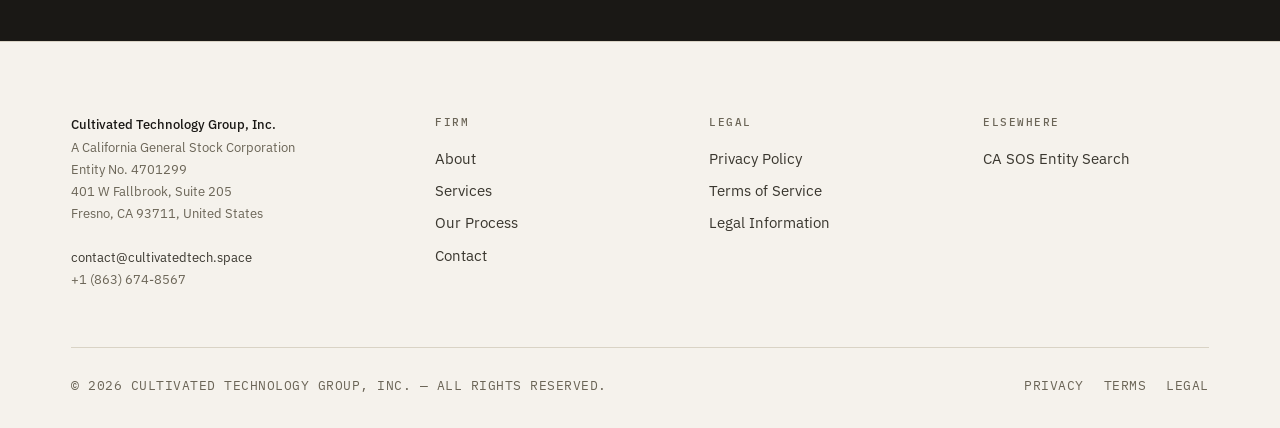
==== commit 95e89d17: "Remove dead LinkedIn links and placeholder image blocks" ====
--- a/index.html
+++ b/index.html
@@ -320,7 +320,6 @@
       <div class="footer-col">
         <h5>Elsewhere</h5>
         <ul>
-          <li><a href="#" rel="noopener">LinkedIn</a></li>
           <li><a href="https://bizfileonline.sos.ca.gov/search/business" target="_blank" rel="noopener">CA SOS Entity Search</a></li>
         </ul>
       </div>
--- a/styles.css
+++ b/styles.css
@@ -527,6 +527,10 @@
   gap: 56px;
   align-items: start;
 }
+.bio-grid--no-portrait {
+  grid-template-columns: 1fr;
+  max-width: 820px;
+}
 .bio-portrait {
   aspect-ratio: 4 / 5;
   background:
@@ -955,6 +959,10 @@
   gap: 48px;
   align-items: center;
 }
+.hq--no-image {
+  grid-template-columns: 1fr;
+  max-width: 720px;
+}
 .hq .img {
   aspect-ratio: 4 / 3;
   background:
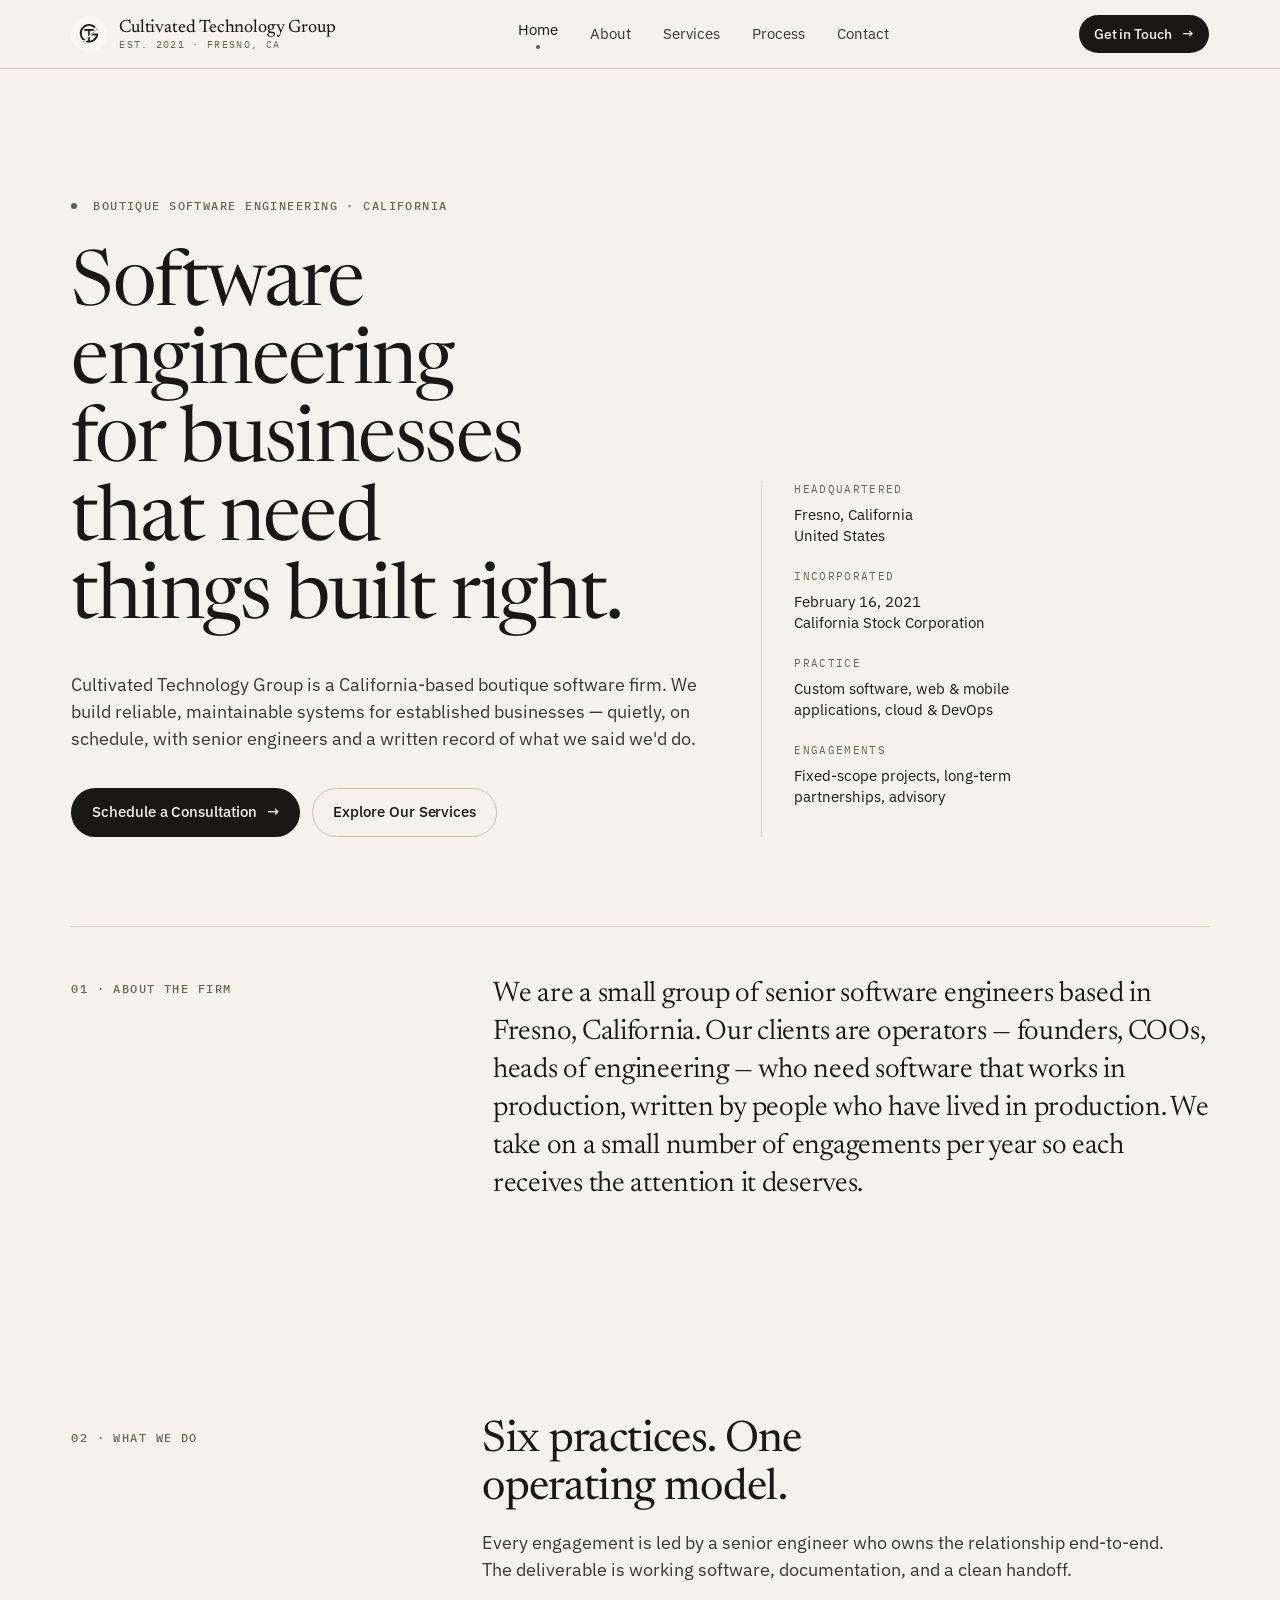
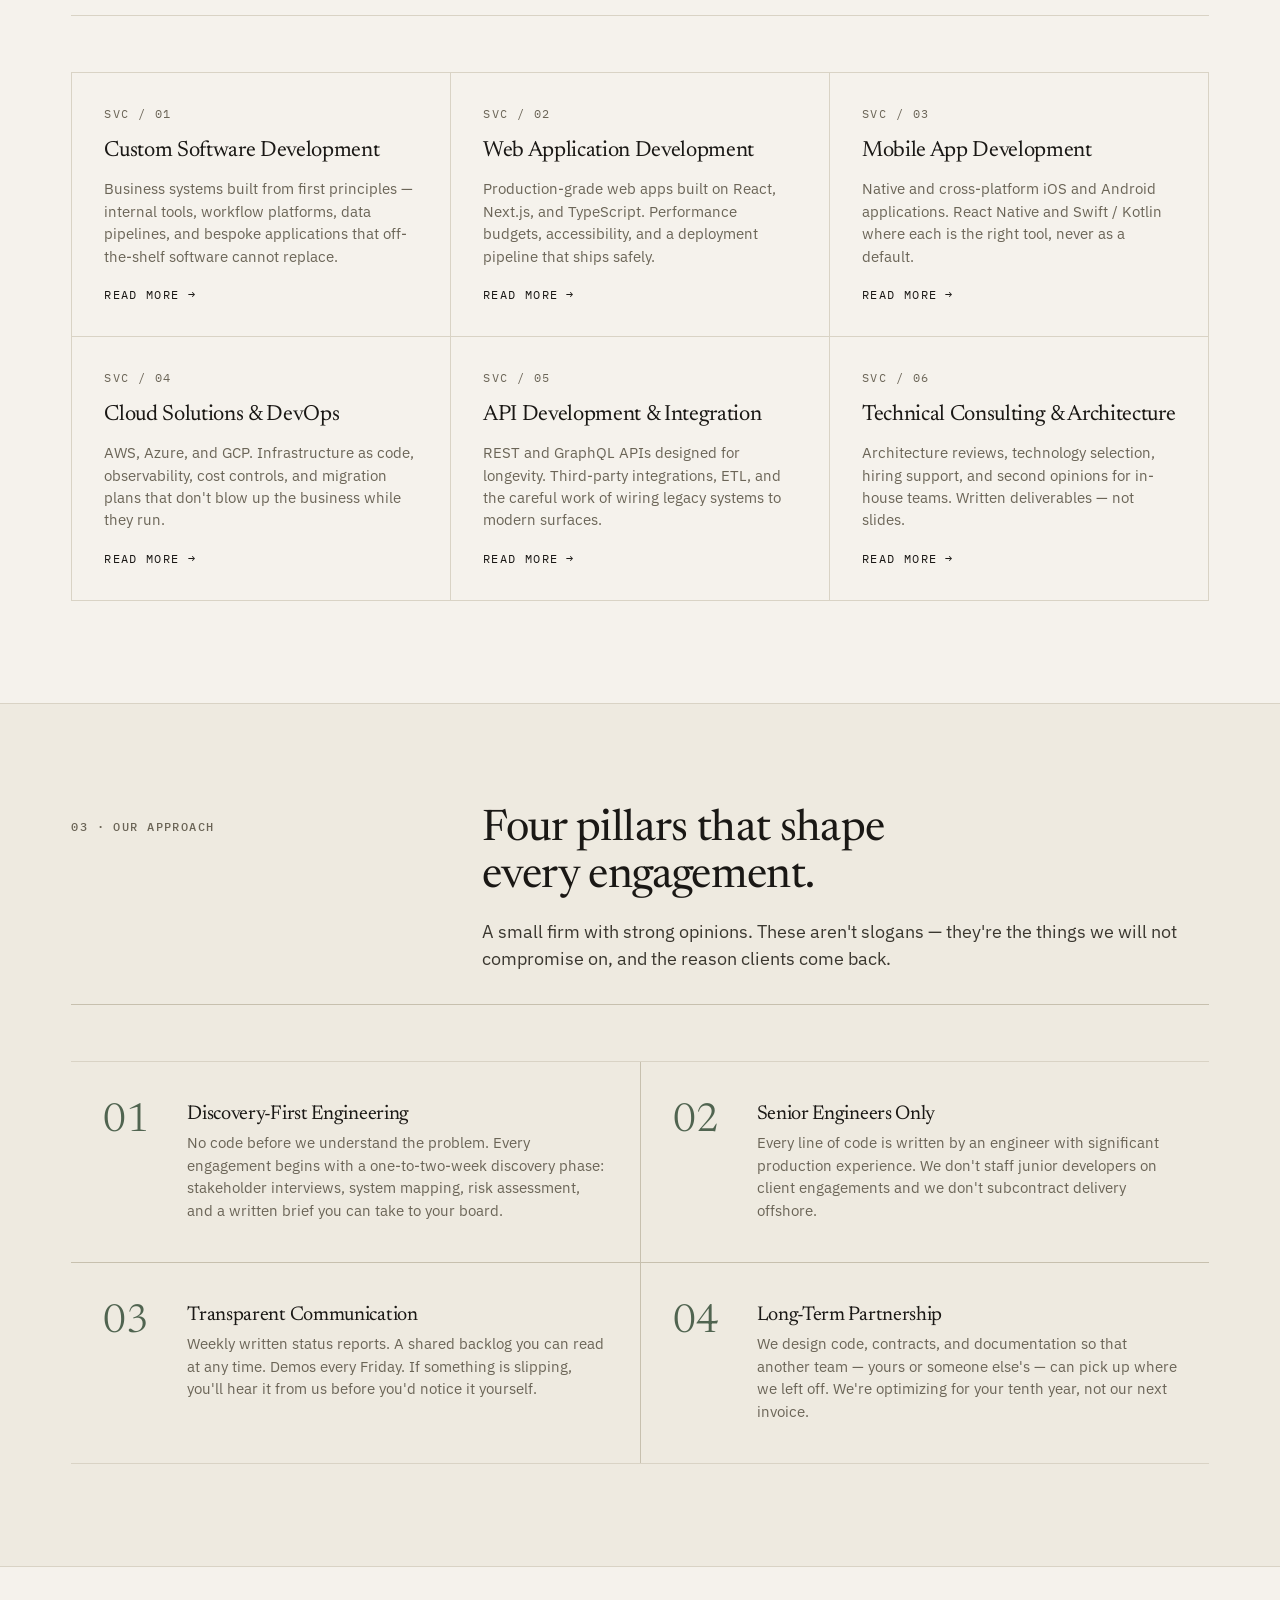
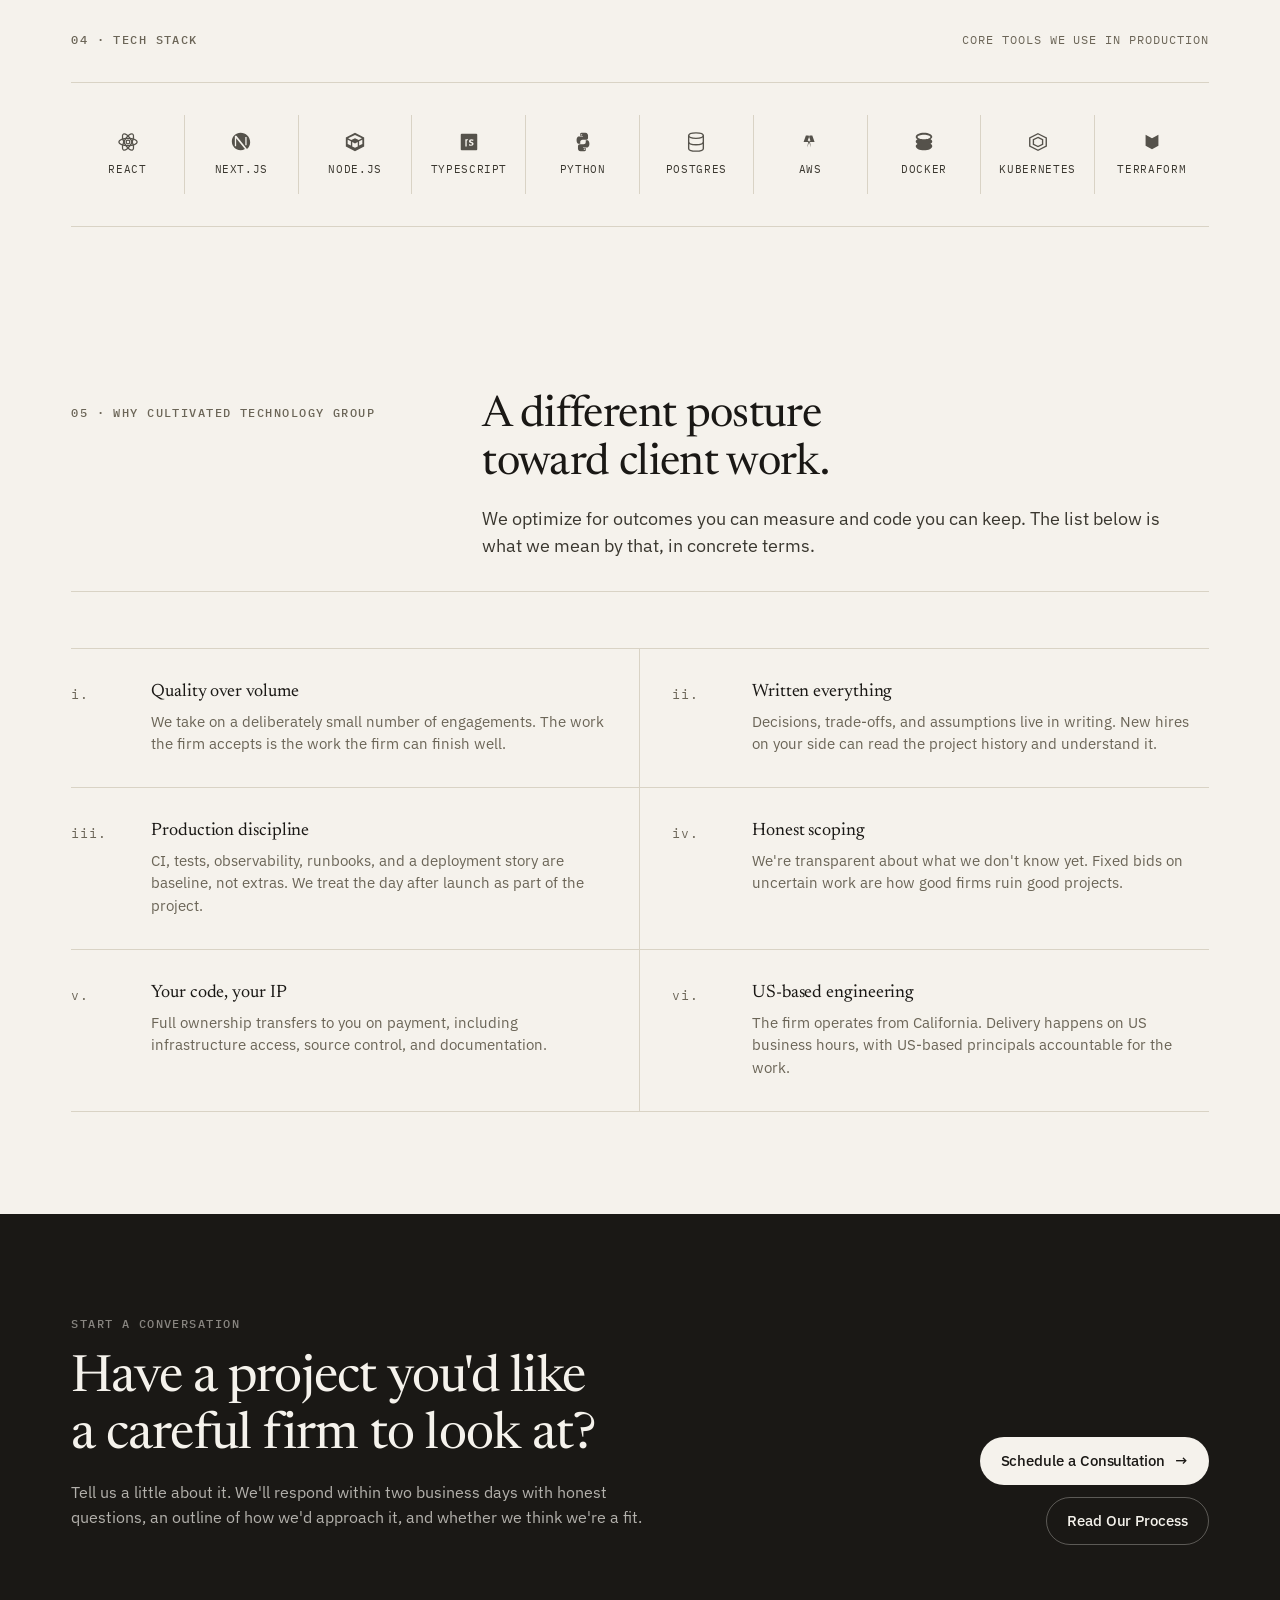
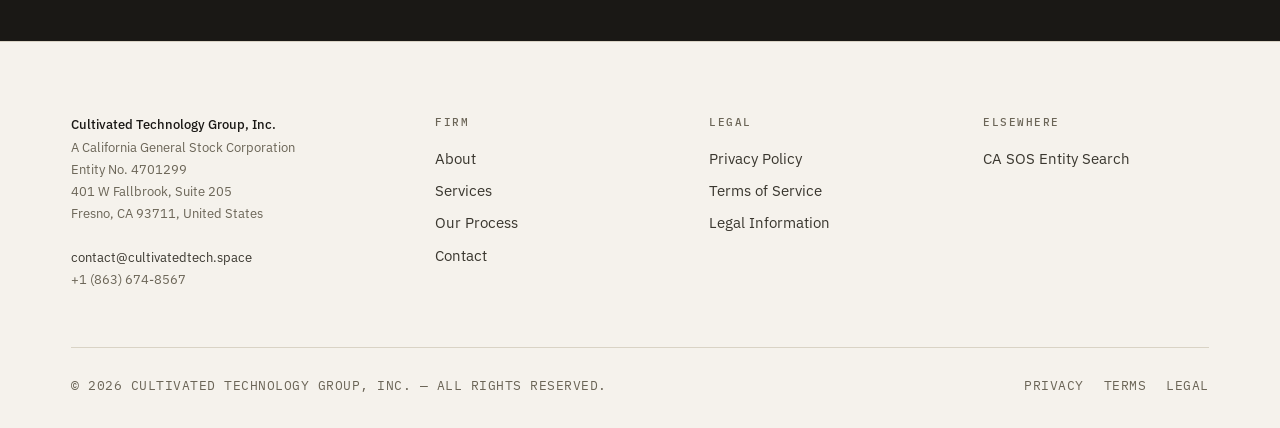
==== commit 2e442dd4: "Add CTG circular monogram logo across header and favicon Drops the text C/T brand-mark in favour of " ====
--- a/index.html
+++ b/index.html
@@ -8,6 +8,9 @@
 <meta property="og:title" content="Cultivated Technology Group, Inc." />
 <meta property="og:description" content="Boutique software engineering firm. Fresno, California. Built for businesses that need things built right." />
 <meta property="og:type" content="website" />
+<meta property="og:url" content="https://cultivatedtech.space/" />
+<link rel="canonical" href="https://cultivatedtech.space/" />
+<link rel="icon" type="image/png" href="assets/ctg-logo-mark.png" />
 
 <link rel="preconnect" href="https://fonts.googleapis.com" />
 <link rel="preconnect" href="https://fonts.gstatic.com" crossorigin />
@@ -20,7 +23,7 @@
 <header class="site-header">
   <div class="wrap">
     <a class="brand" href="index.html" aria-label="Cultivated Technology Group home">
-      <span class="brand-mark">C<span style="opacity:.55">/</span>T</span>
+      <span class="brand-mark" aria-hidden="true"><img src="assets/ctg-logo-mark.png" alt="" /></span>
       <span class="brand-name">Cultivated Technology Group<small>Est. 2021 · Fresno, CA</small></span>
     </a>
     <nav class="nav" aria-label="Primary">
--- a/styles.css
+++ b/styles.css
@@ -138,19 +138,22 @@
 }
 
 .brand-mark {
-  width: 28px;
-  height: 28px;
+  width: 36px;
+  height: 36px;
   display: inline-flex;
   align-items: center;
   justify-content: center;
-  border: 1px solid var(--ink);
+  flex: 0 0 auto;
   border-radius: 50%;
-  font-family: var(--mono);
-  font-size: 10px;
-  font-weight: 600;
-  letter-spacing: 0.04em;
-  color: var(--ink);
+  overflow: hidden;
   background: transparent;
+}
+
+.brand-mark img {
+  width: 100%;
+  height: 100%;
+  display: block;
+  object-fit: cover;
 }
 
 .brand-name { line-height: 1; }
@@ -193,7 +196,24 @@
 }
 
 @media (max-width: 900px) {
-  .nav { display: none; }
+  .site-header .wrap {
+    flex-wrap: wrap;
+    row-gap: 8px;
+    height: auto;
+    min-height: 68px;
+    padding-top: 10px;
+    padding-bottom: 10px;
+  }
+  .nav {
+    order: 3;
+    width: 100%;
+    flex-wrap: wrap;
+    gap: 2px 6px;
+    padding-top: 10px;
+    border-top: 1px solid var(--rule);
+    justify-content: flex-start;
+  }
+  .nav a { padding: 6px 10px; font-size: 13px; }
   .nav-cta { display: inline-flex; }
 }
 
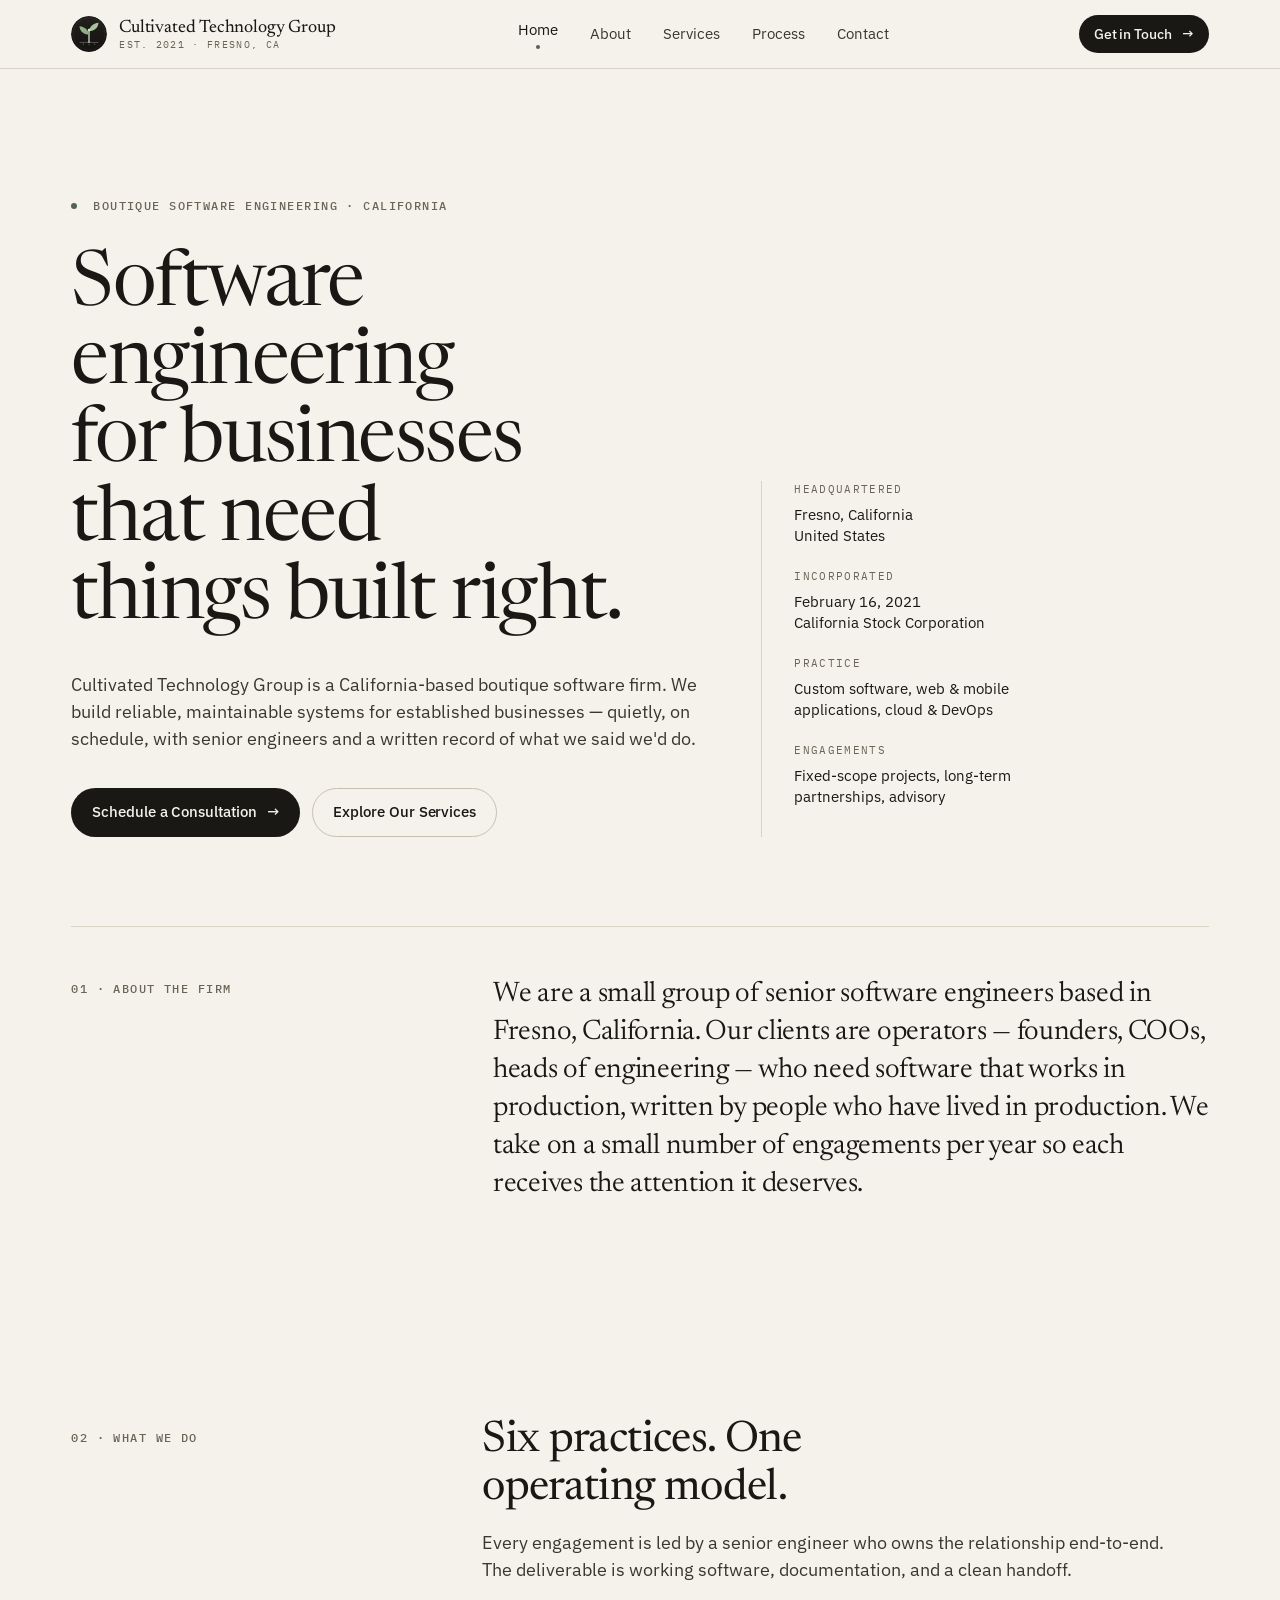
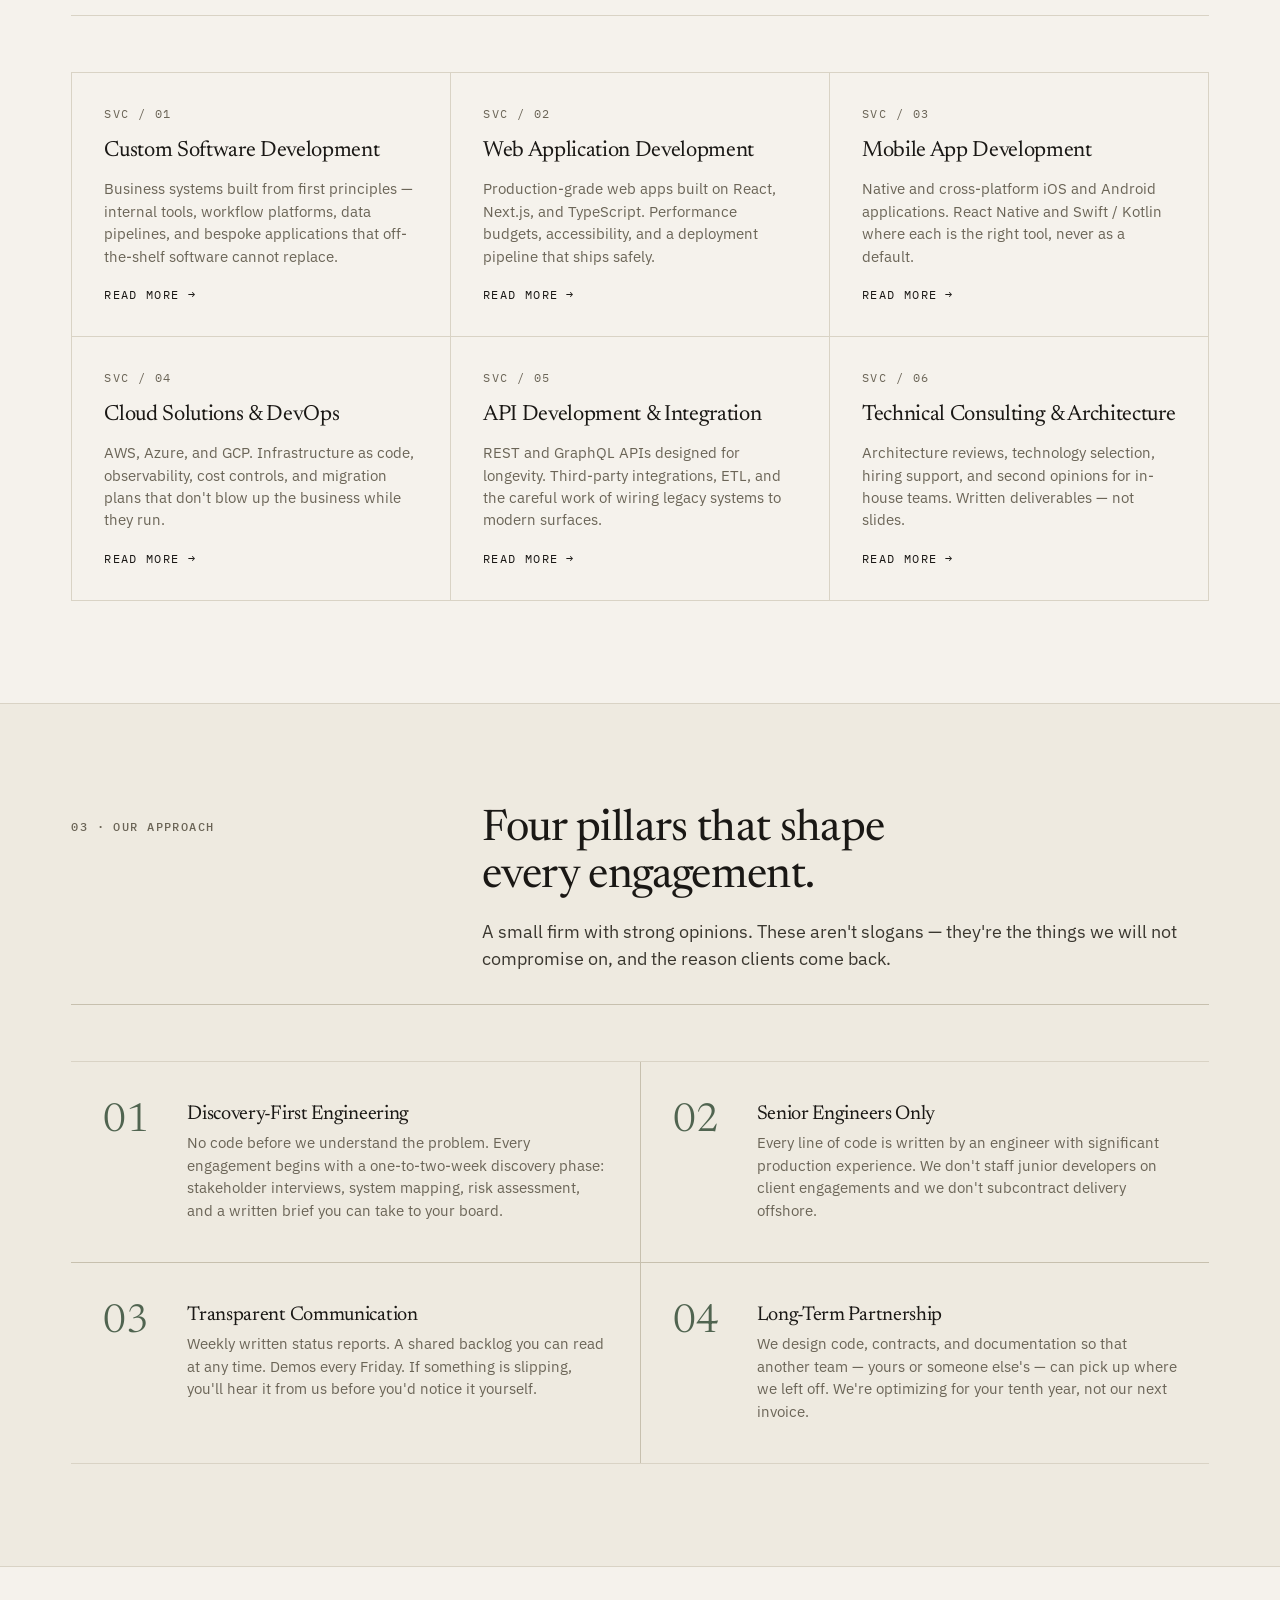
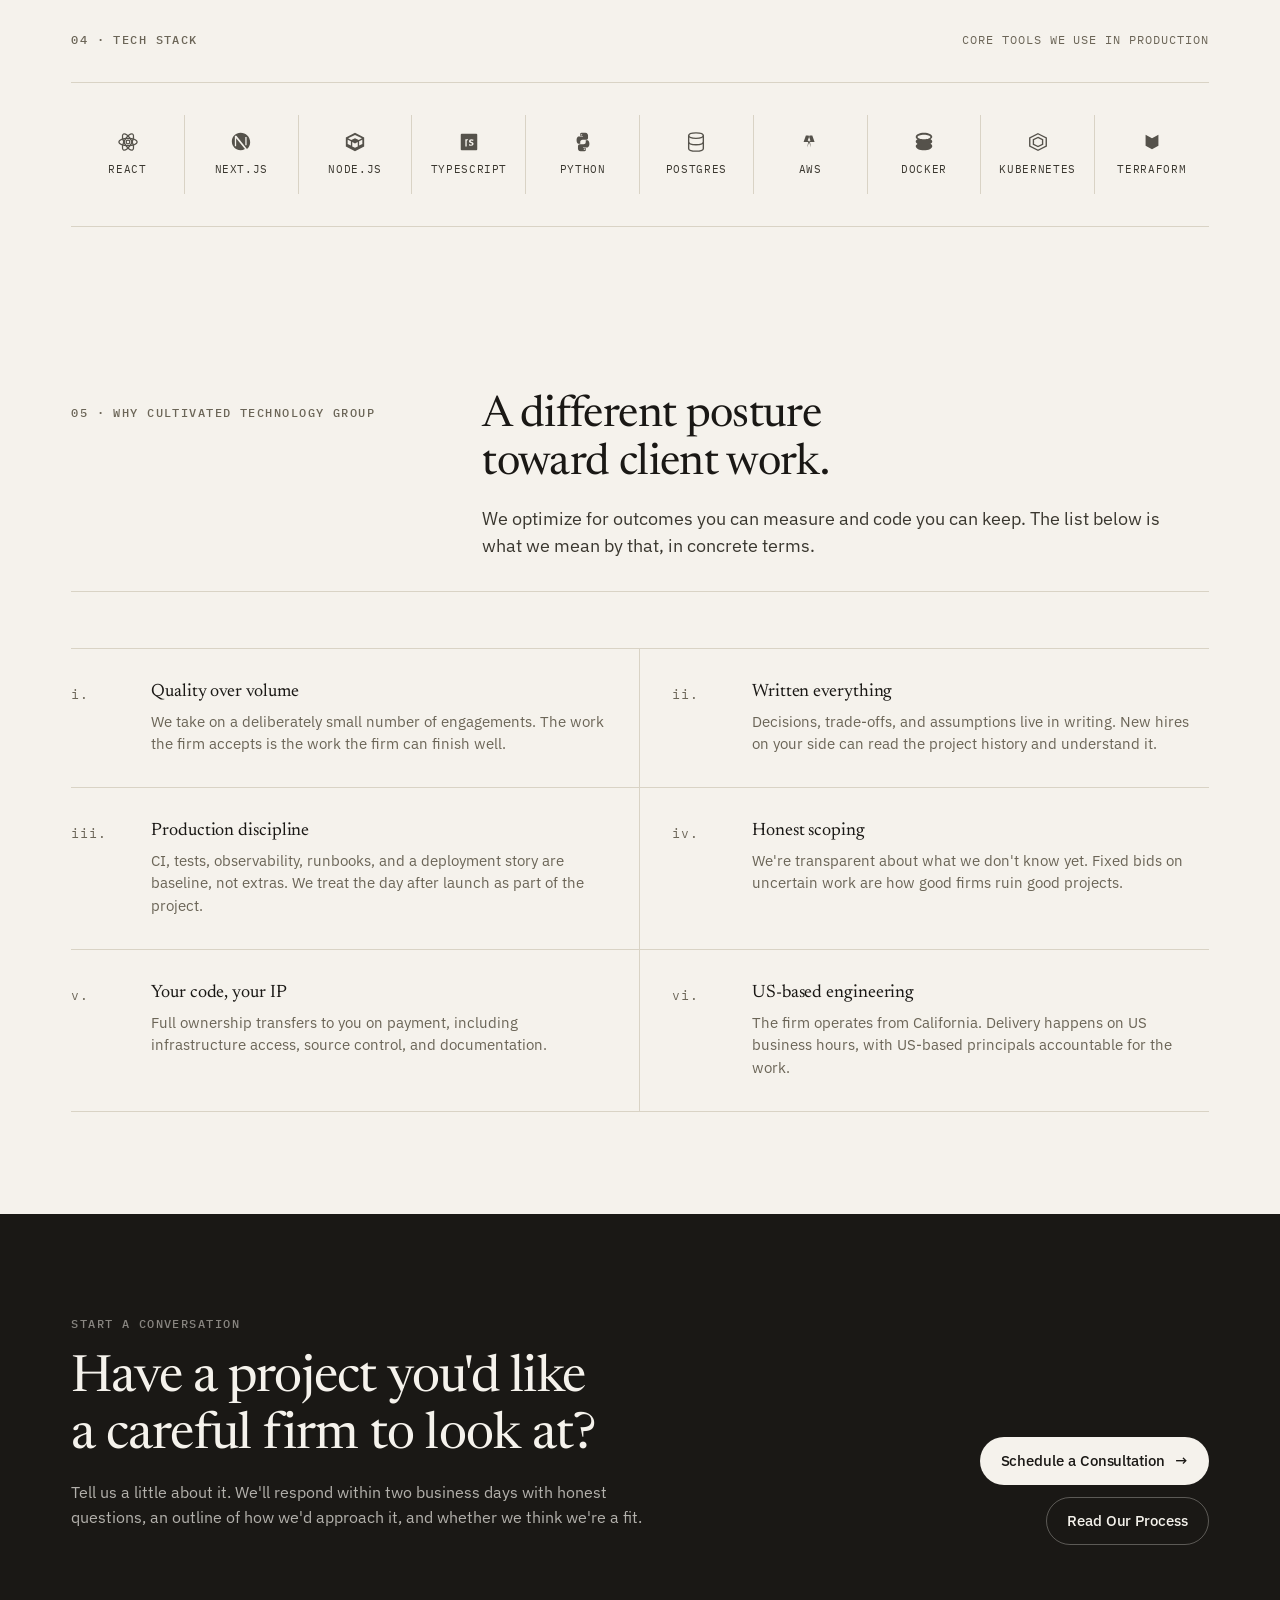
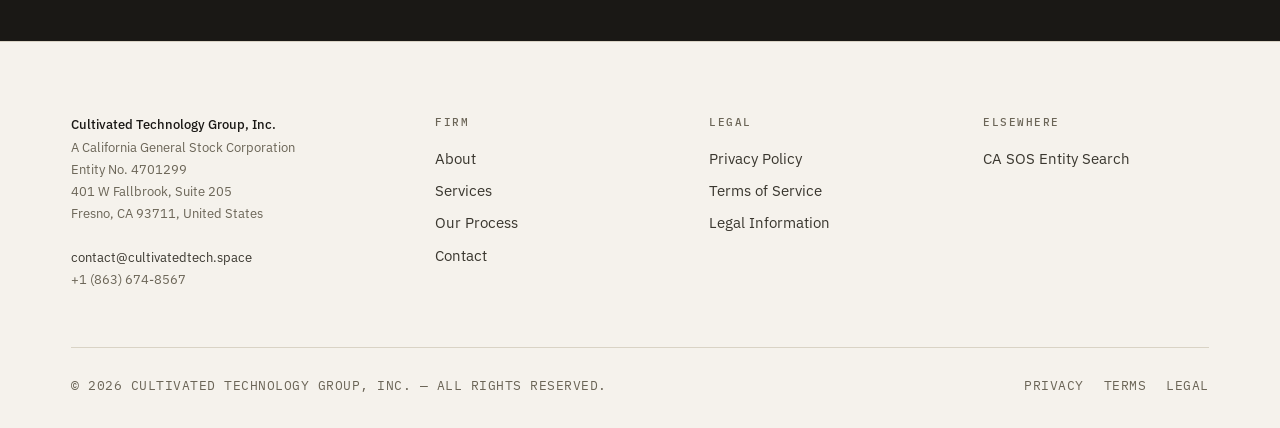
==== commit 69050492: "Replace PNG logo with SVG version across all pages for improved scalability and performance" ====
--- a/index.html
+++ b/index.html
@@ -10,7 +10,7 @@
 <meta property="og:type" content="website" />
 <meta property="og:url" content="https://cultivatedtech.space/" />
 <link rel="canonical" href="https://cultivatedtech.space/" />
-<link rel="icon" type="image/png" href="assets/ctg-logo-mark.png" />
+<link rel="icon" type="image/svg+xml" href="assets/ctg-logo-mark.svg" />
 
 <link rel="preconnect" href="https://fonts.googleapis.com" />
 <link rel="preconnect" href="https://fonts.gstatic.com" crossorigin />
@@ -23,7 +23,7 @@
 <header class="site-header">
   <div class="wrap">
     <a class="brand" href="index.html" aria-label="Cultivated Technology Group home">
-      <span class="brand-mark" aria-hidden="true"><img src="assets/ctg-logo-mark.png" alt="" /></span>
+      <span class="brand-mark" aria-hidden="true"><img src="assets/ctg-logo-mark.svg" alt="" /></span>
       <span class="brand-name">Cultivated Technology Group<small>Est. 2021 · Fresno, CA</small></span>
     </a>
     <nav class="nav" aria-label="Primary">
